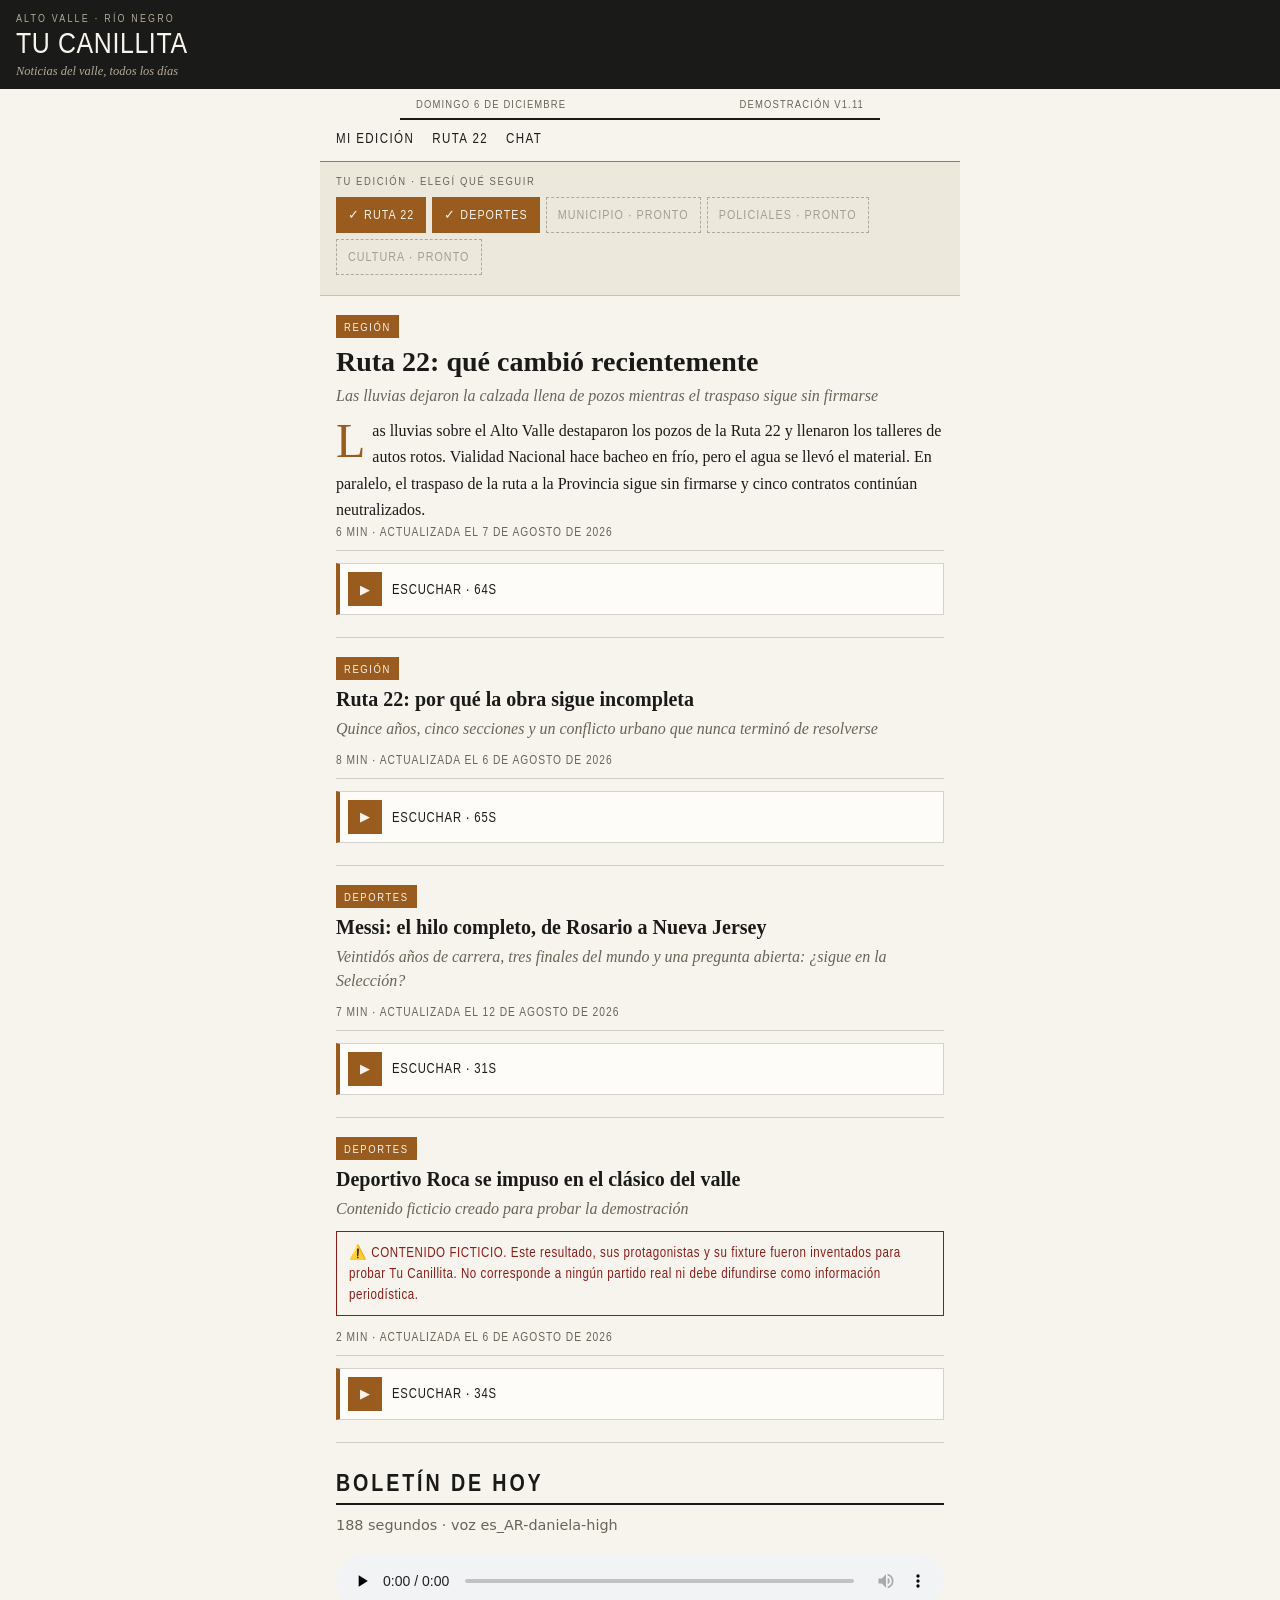
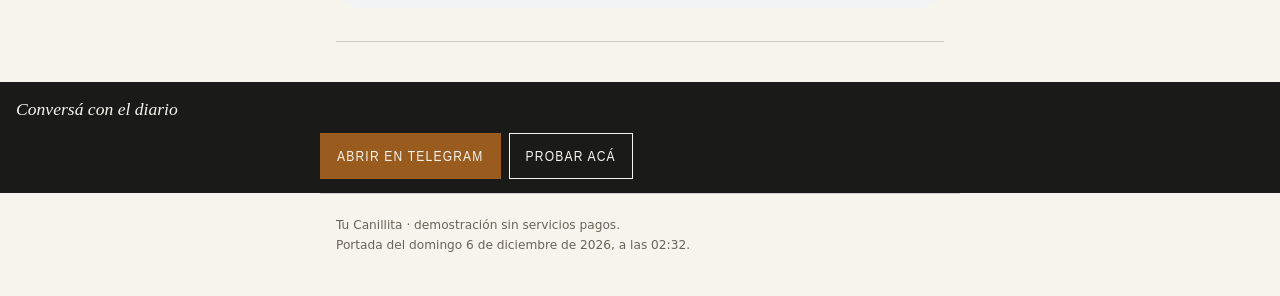
==== index.html @ 5ca0c00b "v1.11" ====
<!DOCTYPE html>
<html lang="es-AR">
<head>
  <meta charset="UTF-8">
  <meta name="viewport" content="width=device-width, initial-scale=1">
  <title>Tu Canillita · noticias del Alto Valle</title>
  <meta name="description" content="Noticias del Alto Valle de Río Negro. Elegís qué seguir y lo recibís como texto, audio o edición visual.">
  <link rel="stylesheet" href="css/styles.css">
  <link rel="stylesheet" href="css/pages.css">
</head>
<body class="page">

  <header class="masthead">
    <p class="masthead__eyebrow">Alto Valle · Río Negro</p>
    <h1 class="masthead__title">Tu Canillita</h1>
    <p class="masthead__line">Noticias del valle, todos los días</p>
  </header>

  <p class="dateline">
    <span id="today-label">—</span>
    <span>Demostración <span id="version-label"></span></span>
  </p>

  <nav class="secciones" aria-label="Secciones">
    <a href="pages/edicion.html">Mi edición</a>
    <a href="pages/ruta22.html">Ruta 22</a>
    <a href="pages/chat.html">Chat</a>
  </nav>

  <!-- Franja de temas: al tocar uno, la portada se rearma -->
  <section class="temas" aria-label="Elegí tus temas">
    <p class="temas__rotulo">Tu edición · elegí qué seguir</p>
    <div class="temas__chips" id="temas"></div>
    <p class="temas__aviso" id="temas-aviso" role="status"></p>
  </section>

  <main class="page__body">
    <div id="portada"></div>

    <section class="bloque bloque--boletin" id="bloque-boletin" hidden>
      <h2 class="bloque__titulo">Boletín de hoy</h2>
      <p class="bloque__bajada" id="boletin-meta"></p>
      <div id="boletin-player"></div>
    </section>
  </main>

  <!-- El canal real: la conversación vive en Telegram -->
  <aside class="canal">
    <p class="canal__frase">Conversá con el diario</p>
    <div class="canal__acciones">
      <a class="btn btn--primary" href="https://t.me/TuCanillitaBot" target="_blank" rel="noopener">Abrir en Telegram</a>
      <a class="btn btn--ghost" href="pages/chat.html">Probar acá</a>
    </div>
  </aside>

  <footer class="page__foot">
    <p>Tu Canillita · demostración sin servicios pagos.</p>
    <p id="preparada"></p>
  </footer>

  <script src="content/content.bundle.js"></script>
  <script src="js/version.js"></script>
  <script src="js/router.js"></script>
  <script src="js/content.js"></script>
  <script src="js/preferences.js"></script>
  <script src="js/render.js"></script>
  <script src="js/radio.js"></script>
  <script src="js/portada.js"></script>
</body>
</html>
---- css/styles.css ----
/*
 * styles.css — Tu Canillita
 * ---------------------------------
 * Mobile first. Identidad de diario de provincia: chapa en negativo, filetes
 * horizontales, volantas en recuadro y el ocre de las bardas como acento.
 * El canal se sugiere, no se copia: colores y tipografías propias.
 *
 * Tokens en :root — cambiar acá cambia todo.
 */

:root {
  /* Color — tinta sobre papel, con el ocre de las bardas como único acento */
  --tinta:        #1A1A18;
  --tinta-suave:  #6A6357;
  --papel:        #F7F4EE;
  --papel-viejo:  #EDE8DC;
  --burbuja-in:   #FDFCF9;
  --burbuja-out:  #E7DFCE;
  --ocre:         #9A5B1E;
  --ocre-claro:   #F2E7D8;
  --destacado:    #EBD9B4;
  --rojo:         #8C1D18;
  --linea:        rgba(26, 26, 24, .18);
  --filete:       rgba(26, 26, 24, .55);

  /* Tipografía: serifa para leer, condensada para la chapa y las volantas */
  --display:    Georgia, "Iowan Old Style", "Times New Roman", serif;
  --condensada: "Arial Narrow", "Roboto Condensed", "Liberation Sans Narrow",
                "Helvetica Neue", Arial, sans-serif;
  --texto:      Georgia, "Iowan Old Style", "Times New Roman", serif;
  --interfaz:   system-ui, -apple-system, "Segoe UI", Roboto, Arial, sans-serif;

  /* Un diario no tiene esquinas redondeadas */
  --radio: 2px;
  --gap: 12px;
  --ancho: 480px;
}

* { box-sizing: border-box; }

html, body {
  margin: 0;
  padding: 0;
}

body {
  background: var(--papel);
  color: var(--tinta);
  font-family: var(--interfaz);
  font-size: 16px;
  line-height: 1.5;
  -webkit-text-size-adjust: 100%;
}

.visually-hidden {
  position: absolute;
  width: 1px; height: 1px;
  padding: 0; margin: -1px;
  overflow: hidden; clip: rect(0 0 0 0);
  white-space: nowrap; border: 0;
}

/* Foco visible siempre: requisito de accesibilidad básica */
:focus-visible {
  outline: 3px solid var(--destacado);
  outline-offset: 2px;
}

/* ------------------------------------------------------------- cabecera */

/* La chapa va en negativo, como el cabezal impreso de un diario local */
.masthead {
  padding: 10px 16px 8px;
  background: var(--tinta);
  color: var(--papel);
}

.masthead__eyebrow {
  margin: 0;
  font-family: var(--condensada);
  font-size: .68rem;
  letter-spacing: .2em;
  text-transform: uppercase;
  color: #B3AB98;
}

.masthead__title {
  margin: 1px 0 0;
  font-family: var(--condensada);
  /* font-stretch ayuda donde la variante estrecha existe pero no tiene nombre */
  font-stretch: 87.5%;
  font-size: clamp(1.45rem, 6.4vw, 1.9rem);
  font-weight: 400;
  letter-spacing: .02em;
  line-height: 1.05;
  text-transform: uppercase;
}

.masthead__line {
  margin: 3px 0 0;
  font-family: var(--display);
  font-size: .78rem;
  font-style: italic;
  color: #B3AB98;
}

/* Fecha y edición, entre filetes: el corondel del diario */
.dateline {
  display: flex;
  justify-content: space-between;
  gap: 10px;
  max-width: var(--ancho);
  margin: 0 auto;
  padding: 6px 16px;
  border-bottom: 2px solid var(--tinta);
  font-family: var(--condensada);
  font-size: .72rem;
  letter-spacing: .1em;
  text-transform: uppercase;
  color: var(--tinta-suave);
}

/* --------------------------------------------------------------- página */

.stage {
  max-width: var(--ancho);
  margin: 0 auto;
  padding: 16px 12px 32px;
}

/* ------------------------------------------------------------- teléfono */

.phone {
  display: flex;
  flex-direction: column;
  background: var(--papel-viejo);
  border: 1px solid var(--filete);
  overflow: hidden;
}

.phone__bar {
  display: flex;
  align-items: center;
  gap: 10px;
  padding: 9px 12px;
  background: var(--tinta);
  color: var(--papel);
}

.phone__avatar {
  width: 36px; height: 36px;
  flex: 0 0 36px;
  display: grid;
  place-items: center;
  background: var(--ocre);
  color: var(--papel);
  font-family: var(--condensada);
  font-size: .9rem;
  letter-spacing: .05em;
}

.phone__id { min-width: 0; }

.phone__name {
  margin: 0;
  font-family: var(--condensada);
  font-stretch: 87.5%;
  font-size: .98rem;
  letter-spacing: .04em;
  text-transform: uppercase;
}

.phone__status {
  margin: 0;
  font-family: var(--display);
  font-size: .72rem;
  font-style: italic;
  color: #B3AB98;
}

/* Nota del editor, no cartel de advertencia */
.phone__disclaimer {
  margin: 0;
  padding: 5px 12px;
  background: var(--papel);
  border-bottom: 1px solid var(--filete);
  font-family: var(--condensada);
  font-size: .7rem;
  letter-spacing: .1em;
  text-transform: uppercase;
  text-align: center;
  color: var(--tinta-suave);
}

/* ----------------------------------------------------------- mensajería */

.chat-log {
  height: clamp(280px, 46vh, 520px);
  overflow-y: auto;
  padding: 12px;
  display: flex;
  flex-direction: column;
  gap: 10px;
  scroll-behavior: smooth;
}

.msg {
  display: flex;
  max-width: 92%;
}

.msg--in  { align-self: flex-start; }
.msg--out { align-self: flex-end; max-width: 82%; }

/* El agente habla desde el papel: sin globo de color, con filete */
.bubble {
  position: relative;
  padding: 10px 12px 22px;
  background: var(--burbuja-in);
  border: 1px solid var(--linea);
  border-top: 2px solid var(--tinta);
  font-family: var(--display);
  font-size: .95rem;
  line-height: 1.55;
  word-wrap: break-word;
}

/* El lector, en el margen: recuadro simple sin filete superior */
.msg--out .bubble {
  background: var(--burbuja-out);
  border: 1px solid var(--linea);
  border-top: 1px solid var(--linea);
  font-family: var(--interfaz);
  font-size: .9rem;
}

.bubble__text strong {
  font-family: var(--condensada);
  font-weight: 400;
  font-size: 1.06em;
  letter-spacing: .02em;
  text-transform: uppercase;
}

.bubble__text em {
  font-style: italic;
  color: var(--tinta-suave);
}

.bubble time {
  position: absolute;
  right: 10px;
  bottom: 6px;
  font-family: var(--condensada);
  font-size: .68rem;
  letter-spacing: .06em;
  color: var(--tinta-suave);
}

/* Guion de radio: se lee como texto aunque no haya voz */
.msg--script .bubble {
  background: var(--ocre-claro);
  border-top-color: var(--ocre);
}

.bubble__tag {
  font-family: var(--condensada);
  font-size: .68rem;
  letter-spacing: .16em;
  text-transform: uppercase;
  color: var(--ocre);
  margin-bottom: 6px;
}

/* Enlaces a la edición: pie de nota, no botón de app */
.bubble__links {
  display: flex;
  flex-direction: column;
  gap: 0;
  margin-top: 10px;
  border-top: 1px solid var(--linea);
}

.bubble__link {
  display: block;
  padding: 9px 0;
  border-bottom: 1px solid var(--linea);
  color: var(--ocre);
  font-family: var(--condensada);
  font-size: .84rem;
  letter-spacing: .08em;
  text-transform: uppercase;
  text-decoration: none;
}

.bubble__link:last-child { border-bottom: 0; }
.bubble__link:hover { color: var(--tinta); }

/* Mensaje de audio: reproductor + guion siempre visible */
.msg--audio .bubble {
  background: var(--ocre-claro);
  border-top-color: var(--ocre);
}

.audio {
  display: flex;
  align-items: center;
  gap: 10px;
  padding-bottom: 10px;
  border-bottom: 1px solid var(--linea);
}

.audio__play,
.audio__stop {
  flex: 0 0 auto;
  width: 42px; height: 42px;
  border: 0;
  border-radius: 0;
  background: var(--ocre);
  color: var(--papel);
  font-size: .95rem;
  cursor: pointer;
}

.audio__stop {
  width: 36px; height: 36px;
  background: transparent;
  border: 1px solid var(--tinta-suave);
  color: var(--tinta-suave);
  font-size: .7rem;
}

.audio__info {
  flex: 1;
  min-width: 0;
  display: flex;
  flex-direction: column;
}

.audio__title {
  font-family: var(--condensada);
  font-size: .95rem;
  letter-spacing: .06em;
  text-transform: uppercase;
}
.audio__state {
  font-family: var(--interfaz);
  font-size: .72rem;
  color: var(--tinta-suave);
}

.msg--audio .guion__texto { padding-top: 10px; }

.msg--audio .guion__linea {
  margin: 0 0 10px;
  padding: 2px 6px;
  border-radius: 4px;
  font-family: var(--display);
  font-size: .92rem;
  line-height: 1.6;
  transition: background .2s ease;
}

/* La línea que se está diciendo en voz alta */
.guion__linea.is-speaking {
  background: var(--destacado);
  box-shadow: -4px 0 0 var(--ocre);
}

/* Fecha del dato y fuentes: parte del contrato de confianza */
.meta {
  margin-top: 10px;
  font-family: var(--condensada);
  font-size: .74rem;
  letter-spacing: .06em;
  text-transform: uppercase;
  color: var(--tinta-suave);
}

.sources {
  margin-top: 10px;
  padding-top: 8px;
  border-top: 1px solid var(--filete);
  display: flex;
  flex-direction: column;
  gap: 3px;
}

.sources__label {
  font-family: var(--condensada);
  font-size: .68rem;
  letter-spacing: .18em;
  text-transform: uppercase;
  color: var(--tinta-suave);
}

.sources a,
.sources span:not(.sources__label) {
  font-family: var(--interfaz);
  font-size: .76rem;
  color: var(--ocre);
  text-decoration: underline;
  text-underline-offset: 2px;
}

/* Indicador de escritura */
.bubble--typing {
  display: flex;
  gap: 4px;
  padding: 12px 14px;
  background: var(--burbuja-in);
}

.bubble--typing span {
  width: 7px; height: 7px;
  border-radius: 50%;
  background: var(--tinta-suave);
  opacity: .45;
  animation: blink 1.1s infinite ease-in-out;
}

.bubble--typing span:nth-child(2) { animation-delay: .18s; }
.bubble--typing span:nth-child(3) { animation-delay: .36s; }

@keyframes blink {
  0%, 60%, 100% { opacity: .25; transform: translateY(0); }
  30%           { opacity: .9;  transform: translateY(-3px); }
}

/* --------------------------------------------------- respuestas rápidas */

.quick-replies {
  display: flex;
  flex-wrap: wrap;
  gap: 8px;
  padding: 10px 12px;
  /* Con menús largos la zona crecía demasiado: se limita y hace scroll */
  max-height: 148px;
  overflow-y: auto;
  background: var(--papel-viejo);
  border-top: 1px solid var(--linea);
}

/* Botones de sección, como los recuadros de una portada */
.quick {
  min-height: 44px;
  padding: 8px 13px;
  border: 1px solid var(--filete);
  border-radius: 0;
  background: var(--burbuja-in);
  color: var(--tinta);
  font-family: var(--condensada);
  font-size: .88rem;
  letter-spacing: .06em;
  text-transform: uppercase;
  cursor: pointer;
}

/* display:flex le gana al atributo hidden si no lo decimos explícitamente */
.quick-replies[hidden] { display: none; }

.quick:hover { background: var(--ocre); border-color: var(--ocre); color: var(--papel); }
.quick:active { transform: translateY(1px); }

/* ------------------------------------------------------------ redactor */

.composer {
  display: flex;
  gap: 8px;
  padding: 10px 12px;
  background: var(--papel);
  border-top: 1px solid var(--linea);
}

.composer__input {
  flex: 1;
  min-width: 0;
  min-height: 46px;
  padding: 10px 12px;
  border: 1px solid var(--filete);
  border-radius: 0;
  background: var(--burbuja-in);
  font-family: var(--interfaz);
  font-size: 1rem;
  color: var(--tinta);
}

.composer__send {
  width: 46px; height: 46px;
  flex: 0 0 46px;
  border: 0;
  border-radius: 0;
  background: var(--tinta);
  color: var(--papel);
  font-size: 1.05rem;
  cursor: pointer;
}

.composer__send:hover { background: #7C4818; }

/* Mientras el agente escribe, el redactor se ve apagado */
.composer__input:disabled { background: #F2F0EB; color: var(--tinta-suave); }
.composer__send:disabled { background: var(--tinta-suave); cursor: default; }

/* --------------------------------------------------------------- notas */

.notes {
  margin-top: 20px;
  padding: 14px 16px;
  background: var(--burbuja-in);
  border: 1px solid var(--filete);
}

.notes__title {
  margin: 0 0 8px;
  padding-bottom: 6px;
  border-bottom: 1px solid var(--filete);
  font-family: var(--condensada);
  font-size: 1rem;
  letter-spacing: .1em;
  text-transform: uppercase;
}

.notes__list {
  margin: 0;
  padding-left: 18px;
  font-family: var(--display);
  font-size: .92rem;
  line-height: 1.5;
  color: var(--tinta-suave);
}

.notes__list li { margin-bottom: 5px; }

.notes__links {
  display: flex;
  flex-direction: column;
  gap: 6px;
  margin: 14px 0 0;
}

.notes__links a {
  font-family: var(--condensada);
  font-size: .88rem;
  letter-spacing: .06em;
  text-transform: uppercase;
  color: var(--ocre);
  text-decoration: none;
}

.notes__links a:hover { text-decoration: underline; }

.notes__foot {
  margin: 12px 0 0;
  padding-top: 10px;
  border-top: 1px solid var(--linea);
  font-size: .74rem;
  color: var(--tinta-suave);
}

.notes__source { display: block; margin-top: 2px; }

/* ------------------------------------------------------- pantalla ancha */

@media (min-width: 900px) {
  .stage {
    max-width: 940px;
    display: grid;
    grid-template-columns: minmax(0, 1fr) 300px;
    gap: 24px;
    align-items: start;
    padding-top: 24px;
  }
  .notes { margin-top: 0; position: sticky; top: 24px; }
  .chat-log { height: 66vh; }
}

/* --------------------------------------------------------- accesibilidad */

@media (prefers-reduced-motion: reduce) {
  * { animation-duration: .001ms !important; animation-iteration-count: 1 !important; }
  .chat-log { scroll-behavior: auto; }
}

/* --------------------------------------------- escuchar una respuesta */

.msg--clip { max-width: 88%; }

.clip {
  display: flex;
  align-items: center;
  gap: 10px;
  padding: 8px 12px 8px 8px;
  border: 1px solid var(--linea);
  border-left: 4px solid var(--ocre);
  background: var(--burbuja-in);
}

.clip__play {
  flex: 0 0 auto;
  width: 34px; height: 34px;
  border: 0;
  border-radius: 0;
  background: var(--ocre);
  color: var(--papel);
  font-size: .8rem;
  cursor: pointer;
}

.clip__label {
  font-family: var(--condensada);
  font-size: .86rem;
  letter-spacing: .06em;
  text-transform: uppercase;
  color: var(--tinta);
}

/* La chapa dentro de las páginas lleva el enlace de vuelta arriba */
.masthead .volver {
  display: block;
  margin-bottom: 6px;
  color: var(--ocre-claro);
}

/* --------------------------------------------------- barra de secciones */

/* Acceso permanente a la edición y a la historia, como las secciones
   de la portada de un diario. No depende de ningún botón del chat. */
.secciones {
  display: flex;
  gap: 18px;
  max-width: var(--ancho);
  margin: 0 auto;
  padding: 8px 16px;
  border-bottom: 1px solid var(--filete);
}

.secciones a {
  font-family: var(--condensada);
  font-size: .88rem;
  letter-spacing: .1em;
  text-transform: uppercase;
  color: var(--tinta);
  text-decoration: none;
  border-bottom: 2px solid transparent;
  padding-bottom: 2px;
}

.secciones a:hover { border-bottom-color: var(--ocre); color: var(--ocre); }
---- css/pages.css ----
/*
 * pages.css — edición personalizada e historia viva
 * -------------------------------------------------
 * Usa los tokens de styles.css. Acá va solo lo propio de las páginas largas.
 *
 * Criterio de diario de provincia: chapa en negativo, filetes horizontales,
 * volantas en recuadro ocre y todo el texto de lectura en serifa. El estado de
 * cada tramo se lee de un vistazo sin depender únicamente del color.
 */

.page {
  background: var(--papel);
}

.page__body {
  max-width: 640px;
  margin: 0 auto;
  padding: 0 16px 40px;
}

.page__foot {
  max-width: 640px;
  margin: 0 auto;
  padding: 20px 16px 40px;
  border-top: 1px solid var(--linea);
  font-size: .76rem;
  color: var(--tinta-suave);
}

.page__foot p { margin: 2px 0; }

.volver {
  display: inline-block;
  margin-bottom: 12px;
  font-size: .84rem;
  font-weight: 600;
  color: var(--ocre);
  text-decoration: none;
}

.volver:hover { text-decoration: underline; }

/* --------------------------------------------------- cabecera de edición */

.edicion-head {
  padding: 0 0 14px;
  border-bottom: 2px solid var(--tinta);
}

.edicion-head > * {
  max-width: 640px;
  margin-left: auto;
  margin-right: auto;
  padding-left: 16px;
  padding-right: 16px;
}

.edicion-head .volver { display: block; padding-top: 10px; }

.edicion-head__saludo {
  margin: 12px auto 4px;
  font-family: var(--display);
  font-style: italic;
  font-size: 1.15rem;
  color: var(--tinta-suave);
}

.edicion-head__meta {
  margin: 0 auto;
  font-family: var(--condensada);
  font-size: .8rem;
  letter-spacing: .1em;
  text-transform: uppercase;
  color: var(--tinta-suave);
}

.edicion-head__intereses {
  margin: 12px auto 0;
  font-family: var(--condensada);
  font-size: .78rem;
  letter-spacing: .08em;
  text-transform: uppercase;
  color: var(--tinta-suave);
}

.tag {
  display: inline-block;
  margin-left: 6px;
  padding: 2px 8px;
  background: var(--ocre);
  color: var(--papel);
  letter-spacing: .1em;
}

/* ----------------------------------------------- cabecera historia viva */

.viva-head {
  padding: 18px 16px 22px;
  background: var(--tinta);
  color: var(--papel);
}

.viva-head > * {
  max-width: 640px;
  margin-left: auto;
  margin-right: auto;
}

.viva-head .volver { color: var(--destacado); display: block; }

.viva-head__eyebrow {
  margin: 10px auto 0;
  font-family: var(--condensada);
  font-size: .72rem;
  letter-spacing: .2em;
  text-transform: uppercase;
  color: var(--ocre-claro);
}

.viva-head__titulo {
  margin: 4px auto 6px;
  font-family: var(--condensada);
  font-stretch: 87.5%;
  font-size: clamp(2rem, 10vw, 2.8rem);
  letter-spacing: .02em;
  text-transform: uppercase;
  line-height: 1;
}

.viva-head__bajada {
  margin: 0 auto;
  font-family: var(--display);
  font-style: italic;
  font-size: 1.05rem;
  line-height: 1.45;
  opacity: .92;
}

.viva-head__meta {
  margin: 10px auto 0;
  font-size: .76rem;
  opacity: .7;
}

.viva-head__acciones {
  display: flex;
  flex-wrap: wrap;
  gap: 8px;
  margin-top: 16px;
}

/* Índice pegajoso: la historia es larga */
.indice {
  position: sticky;
  top: 0;
  z-index: 5;
  display: flex;
  gap: 4px;
  overflow-x: auto;
  padding: 8px 16px;
  background: var(--papel);
  border-bottom: 1px solid var(--linea);
}

.indice a {
  flex: 0 0 auto;
  padding: 7px 10px;
  border-radius: 0;
  font-family: var(--condensada);
  font-size: .84rem;
  letter-spacing: .08em;
  text-transform: uppercase;
  color: var(--tinta-suave);
  text-decoration: none;
  white-space: nowrap;
}

.indice a:hover { background: var(--ocre-claro); color: var(--ocre); }

/* -------------------------------------------------------------- bloques */

.bloque {
  padding: 26px 0;
  border-bottom: 1px solid var(--linea);
  scroll-margin-top: 56px;
}

.bloque__titulo {
  margin: 0 0 10px;
  padding-bottom: 5px;
  border-bottom: 2px solid var(--tinta);
  font-family: var(--condensada);
  font-size: 1.05rem;
  letter-spacing: .12em;
  text-transform: uppercase;
  line-height: 1.2;
}

.bloque__sub {
  margin: 22px 0 10px;
  font-size: .74rem;
  letter-spacing: .16em;
  text-transform: uppercase;
  color: var(--tinta-suave);
}

.bloque__bajada {
  margin: 0 0 14px;
  font-size: .9rem;
  color: var(--tinta-suave);
}

/* --------------------------------------------------------------- notas */

.nota {
  padding: 24px 0;
  border-bottom: 1px solid var(--linea);
}

.nota--principal .nota__titulo { font-size: 1.75rem; }

/* La volanta va en recuadro ocre, como el rótulo de sección impreso */
.nota__eyebrow {
  display: inline-block;
  margin: 0 0 8px;
  padding: 3px 8px;
  background: var(--ocre);
  color: var(--papel);
  font-family: var(--condensada);
  font-size: .72rem;
  letter-spacing: .14em;
  text-transform: uppercase;
}

.nota__titulo {
  margin: 0 0 6px;
  font-family: var(--display);
  font-size: 1.45rem;
  line-height: 1.14;
}

.nota__bajada {
  margin: 0 0 10px;
  font-family: var(--display);
  font-style: italic;
  font-size: 1rem;
  color: var(--tinta-suave);
}

.nota__lectura {
  margin: 0 0 12px;
  padding-bottom: 8px;
  border-bottom: 1px solid var(--linea);
  font-family: var(--condensada);
  font-size: .78rem;
  letter-spacing: .08em;
  text-transform: uppercase;
  color: var(--tinta-suave);
}

.nota__resumen {
  margin: 0 0 14px;
  font-family: var(--display);
  font-size: 1.02rem;
  line-height: 1.65;
}

.nota__acciones {
  display: flex;
  flex-wrap: wrap;
  gap: 8px;
  margin-top: 14px;
}

/* Aviso de contenido ficticio: imposible de pasar por alto */
.fiction {
  margin: 0 0 12px;
  padding: 10px 12px;
  border: 1px solid var(--rojo);
  background: transparent;
  color: var(--rojo);
  font-family: var(--condensada);
  font-size: .88rem;
  letter-spacing: .04em;
}

/* ----------------------------------------------------------- desplegable */

.mas { margin-top: 6px; }

.mas__btn {
  display: inline-block;
  padding: 11px 16px;
  border: 1px solid var(--filete);
  border-radius: 0;
  background: transparent;
  color: var(--tinta);
  font-family: var(--condensada);
  font-size: .9rem;
  letter-spacing: .08em;
  text-transform: uppercase;
  cursor: pointer;
  list-style: none;
}

.mas__btn::-webkit-details-marker { display: none; }
.mas[open] .mas__btn { background: var(--tinta); border-color: var(--tinta); color: var(--papel); }

.mas__cuerpo { padding-top: 16px; }

.mas__sub {
  margin: 22px 0 8px;
  font-size: .74rem;
  letter-spacing: .16em;
  text-transform: uppercase;
  color: var(--tinta-suave);
}

/* ------------------------------------------------------------- artículo */

.article p {
  margin: 0 0 14px;
  font-family: var(--display);
  font-size: 1rem;
  line-height: 1.7;
}

.article__heading {
  margin: 24px 0 10px;
  font-family: var(--condensada);
  font-size: 1.05rem;
  letter-spacing: .08em;
  text-transform: uppercase;
}

.destacado {
  margin: 0 0 18px;
  font-family: var(--display);
  font-size: 1.15rem;
  line-height: 1.55;
}

/* Letra capitular: el gesto que dice "esto es una nota", no una pantalla */
.destacado::first-letter {
  float: left;
  margin: 4px 7px 0 0;
  font-size: 3.1rem;
  line-height: .8;
  color: var(--ocre);
}

.importa {
  margin: 18px 0;
  padding: 14px 16px;
  background: var(--ocre-claro);
  border-left: 4px solid var(--ocre);
  border-radius: 0;
}

.importa h3 {
  margin: 0 0 6px;
  font-family: var(--condensada);
  font-size: .8rem;
  letter-spacing: .16em;
  text-transform: uppercase;
  color: var(--ocre);
}

.importa p { margin: 0; font-size: .94rem; line-height: 1.6; }

/* --------------------------------------------- qué sabemos / qué falta */

.saber {
  display: grid;
  gap: 14px;
  margin: 18px 0;
}

.saber__col {
  padding: 14px 16px;
  background: var(--burbuja-in);
  border: 1px solid var(--linea);
  border-top: 3px solid var(--tinta);
  border-radius: 0;
}

.saber__col h3 {
  margin: 0 0 10px;
  font-family: var(--condensada);
  font-size: .82rem;
  letter-spacing: .16em;
  text-transform: uppercase;
  color: var(--tinta);
}

.facts {
  margin: 0;
  padding: 0;
  list-style: none;
}

.facts li {
  position: relative;
  margin-bottom: 12px;
  padding-left: 24px;
  font-size: .92rem;
  line-height: 1.55;
}

.facts li::before {
  position: absolute;
  left: 0;
  top: 0;
  font-size: .95rem;
}

.facts--confirmed li::before { content: "✔"; color: var(--ocre); }
.facts--pending li::before { content: "?"; color: var(--rojo); font-weight: 700; }

.fact__date {
  display: block;
  margin-top: 3px;
  font-size: .72rem;
  color: var(--tinta-suave);
}

/* --------------------------------------------------------------- tramos */

.tramos {
  margin: 0;
  padding: 0;
  list-style: none;
}

.tramo {
  margin-bottom: 10px;
  padding: 13px 15px;
  background: var(--burbuja-in);
  border: 1px solid var(--linea);
  border-left: 5px solid var(--tinta-suave);
  border-radius: 0;
  scroll-margin-top: 62px;
}

.tramo--done    { border-left-color: var(--ocre); }
.tramo--partial { border-left-color: #C9922B; }
.tramo--blocked { border-left-color: var(--rojo); }

.tramo__head {
  display: flex;
  align-items: center;
  justify-content: space-between;
  gap: 10px;
  margin-bottom: 4px;
}

.tramo__name {
  margin: 0;
  font-family: var(--condensada);
  font-size: 1.05rem;
  letter-spacing: .06em;
  text-transform: uppercase;
}

/* El texto del chip dice el estado: no depende solo del color */
.chip {
  flex: 0 0 auto;
  padding: 3px 8px;
  border-radius: 0;
  font-family: var(--condensada);
  font-size: .72rem;
  letter-spacing: .1em;
  text-transform: uppercase;
}

.chip--done    { background: var(--ocre-claro); color: var(--ocre); }
.chip--partial { background: #FBF0D8; color: #7A5A12; }
.chip--blocked { background: #FBEDEB; color: #7A2018; }

.tramo__traza {
  margin: 0 0 6px;
  font-size: .8rem;
  color: var(--tinta-suave);
}

.tramo__estado {
  margin: 0;
  font-size: .9rem;
  font-weight: 600;
}

.tramo__detalle {
  margin: 8px 0 0;
  font-size: .9rem;
  line-height: 1.55;
  color: var(--tinta-suave);
}

/* ----------------------------------------------------------- cronología */

.cronologia {
  margin: 0;
  padding: 0 0 0 22px;
  list-style: none;
  border-left: 2px solid var(--linea);
}

.hito {
  position: relative;
  padding: 0 0 22px 6px;
}

.hito::before {
  content: "";
  position: absolute;
  left: -28px;
  top: 6px;
  width: 9px; height: 9px;
  background: var(--ocre);
  border: 2px solid var(--papel);
}

.hito__date {
  display: block;
  font-size: .72rem;
  letter-spacing: .1em;
  text-transform: uppercase;
  color: var(--tinta-suave);
}

.hito__title {
  margin: 3px 0 4px;
  font-family: var(--condensada);
  font-size: 1.05rem;
  letter-spacing: .05em;
  text-transform: uppercase;
}

.hito__text {
  margin: 0;
  font-size: .9rem;
  line-height: 1.55;
}

.hito__source {
  margin: 4px 0 0;
  font-size: .72rem;
  color: var(--tinta-suave);
}

/* -------------------------------------------------------------- fuentes */

.fuentes {
  margin: 0;
  padding: 0;
  list-style: none;
}

.fuente {
  padding: 10px 0;
  border-bottom: 1px solid var(--linea);
  font-family: var(--display);
  font-size: .92rem;
}

.fuente a { color: var(--tinta); text-decoration: none; }
.fuente a:hover { text-decoration: underline; }

.fuente__meta {
  display: block;
  margin-top: 2px;
  font-family: var(--condensada);
  font-size: .8rem;
  letter-spacing: .06em;
  text-transform: uppercase;
  color: var(--tinta-suave);
}

/* ------------------------------------------------------------- boletín */

.bloque--audio .btn { margin-top: 4px; }

.reproductor {
  display: flex;
  flex-wrap: wrap;
  gap: 8px;
}

.reproductor__estado {
  margin: 10px 0 0;
  font-size: .78rem;
  color: var(--tinta-suave);
}

.btn:disabled { opacity: .45; cursor: default; }

.guion__linea {
  margin: 0 0 12px;
  padding: 3px 6px;
  border-radius: 4px;
  font-family: var(--display);
  font-size: 1rem;
  line-height: 1.7;
  transition: background .2s ease;
}

/* La frase que se está diciendo en voz alta */
.guion__linea.is-speaking {
  background: var(--destacado);
  font-weight: 600;
}

.guion {
  margin-top: 16px;
  padding: 16px;
  background: var(--ocre-claro);
  border-left: 4px solid var(--ocre);
  border-radius: 0;
}

.guion__aviso {
  margin: 0 0 12px;
  font-size: .76rem;
  color: var(--tinta-suave);
}

.guion__texto p {
  margin: 0 0 12px;
  font-family: var(--display);
  font-size: 1rem;
  line-height: 1.7;
}

/* ------------------------------------------------------------ preguntar */

.ask {
  display: flex;
  gap: 8px;
  margin-bottom: 14px;
}

.ask__input {
  flex: 1;
  min-width: 0;
  min-height: 46px;
  padding: 10px 12px;
  border: 1px solid var(--filete);
  border-radius: 0;
  background: var(--burbuja-in);
  font-family: var(--interfaz);
  font-size: 1rem;
}

.ask__send {
  min-height: 46px;
  padding: 0 16px;
  border: 0;
  border-radius: 0;
  background: var(--tinta);
  color: var(--papel);
  font-family: var(--condensada);
  font-size: .92rem;
  letter-spacing: .08em;
  text-transform: uppercase;
  cursor: pointer;
}

.sugeridas {
  display: flex;
  flex-wrap: wrap;
  gap: 8px;
}

.sugerida {
  padding: 9px 13px;
  border: 1px solid var(--filete);
  border-radius: 0;
  background: var(--burbuja-in);
  color: var(--tinta);
  font-family: var(--condensada);
  font-size: .88rem;
  letter-spacing: .06em;
  text-transform: uppercase;
  text-decoration: none;
}

.sugerida:hover { background: var(--ocre); border-color: var(--ocre); color: var(--papel); }

/* -------------------------------------------------------------- botones */

.btn {
  display: inline-block;
  min-height: 44px;
  padding: 11px 16px;
  border-radius: 0;
  font-family: var(--condensada);
  font-size: .92rem;
  letter-spacing: .08em;
  text-transform: uppercase;
  text-decoration: none;
  cursor: pointer;
  border: 1px solid transparent;
}

.btn--primary {
  background: var(--tinta);
  color: var(--papel);
  border-color: var(--tinta);
}

.btn--primary:hover { background: #7C4818; }

.btn--ghost {
  background: transparent;
  color: var(--ocre);
  border-color: var(--ocre);
}

.btn--ghost:hover { background: var(--ocre-claro); }

.btn--follow {
  background: var(--ocre);
  color: var(--papel);
  border-color: var(--ocre);
}

.btn--follow[aria-pressed="true"] {
  background: transparent;
  border-color: var(--tinta);
}

.viva-head .btn--ghost { color: var(--papel); border-color: var(--papel); }
.viva-head .btn--ghost:hover { background: rgba(247, 244, 238, .15); }

.error {
  padding: 14px 16px;
  background: #FBEDEB;
  border-left: 4px solid var(--rojo);
  color: #7A2018;
}

/* --------------------------------------------------------- dos columnas */

@media (min-width: 720px) {
  .saber { grid-template-columns: 1fr 1fr; }
  .bloque__titulo { font-size: 1.5rem; }
}

/* ------------------------------------------------ velocidad de lectura */

.velocidad {
  display: flex;
  align-items: center;
  flex-wrap: wrap;
  gap: 10px;
  margin-top: 14px;
}

.velocidad__label {
  font-size: .72rem;
  letter-spacing: .14em;
  text-transform: uppercase;
  color: var(--tinta-suave);
}

.velocidad__opciones {
  display: flex;
  gap: 6px;
}

.velocidad__btn {
  min-height: 40px;
  padding: 8px 12px;
  border: 1px solid var(--filete);
  border-radius: 0;
  background: var(--burbuja-in);
  font-family: var(--condensada);
  font-size: .86rem;
  letter-spacing: .06em;
  text-transform: uppercase;
  color: var(--tinta-suave);
  cursor: pointer;
}

.velocidad__btn.is-active {
  background: var(--tinta);
  border-color: var(--tinta);
  color: var(--papel);
}

/* La barra de secciones acompaña el ancho de lectura de las páginas */
.page .secciones {
  max-width: 640px;
}

/* Barra de escucha dentro de una nota o de un tramo */
.escuchar {
  margin: 12px 0 4px;
}

.tramo .escuchar {
  margin: 10px 0 0;
  border-left-width: 3px;
}

/* Aviso al seguir una historia: explica dónde queda */
.seguir-aviso {
  flex-basis: 100%;
  margin: 4px 0 0;
  font-family: var(--display);
  font-style: italic;
  font-size: .82rem;
  color: var(--ocre);
}

/* ==================================================== portada del diario */

/* Franja de temas: la personalización se ve antes que las noticias */
.temas {
  max-width: 640px;
  margin: 0 auto;
  padding: 10px 16px 12px;
  background: var(--papel-viejo);
  border-bottom: 1px solid var(--linea);
}

.temas__rotulo {
  margin: 0 0 7px;
  font-family: var(--condensada);
  font-size: .72rem;
  letter-spacing: .14em;
  text-transform: uppercase;
  color: var(--tinta-suave);
}

.temas__chips {
  display: flex;
  flex-wrap: wrap;
  gap: 6px;
}

.chip-tema {
  min-height: 36px;
  padding: 6px 11px;
  border: 1px solid var(--filete);
  border-radius: 0;
  background: transparent;
  color: var(--tinta-suave);
  font-family: var(--condensada);
  font-size: .82rem;
  letter-spacing: .08em;
  text-transform: uppercase;
  cursor: pointer;
}

.chip-tema.is-activo {
  background: var(--ocre);
  border-color: var(--ocre);
  color: var(--papel);
}

/* Los temas que todavía no existen se ven, pero no se pueden tocar */
.chip-tema--pronto {
  display: inline-flex;
  align-items: center;
  border-style: dashed;
  opacity: .55;
  cursor: default;
}

.temas__aviso {
  margin: 8px 0 0;
  font-family: var(--display);
  font-style: italic;
  font-size: .82rem;
  color: var(--ocre);
}

/* ------------------------------------------------------ notas de portada */

.portada-nota {
  padding: 18px 0;
  border-bottom: 1px solid var(--linea);
}

.portada-nota__titulo {
  margin: 0 0 6px;
  font-family: var(--display);
  font-size: 1.25rem;
  line-height: 1.14;
}

.portada-nota--principal .portada-nota__titulo { font-size: 1.75rem; }

.portada-nota__titulo a {
  color: var(--tinta);
  text-decoration: none;
}

.portada-nota__titulo a:hover { color: var(--ocre); }

.portada-nota__entrada {
  margin: 10px 0 0;
  font-family: var(--display);
  font-size: 1rem;
  line-height: 1.65;
}

/* La capitular es solo de la nota principal: si va en todas, pierde fuerza */
.portada-nota--principal .portada-nota__entrada::first-letter {
  float: left;
  margin: 4px 7px 0 0;
  font-size: 3rem;
  line-height: .8;
  color: var(--ocre);
}

.vacio {
  padding: 22px 0;
  font-family: var(--display);
  font-style: italic;
  color: var(--tinta-suave);
}

/* ---------------------------------------------------------- el canal --- */

.canal {
  background: var(--tinta);
  color: var(--papel);
  padding: 14px 16px;
}

.canal > * {
  max-width: 640px;
  margin-left: auto;
  margin-right: auto;
}

.canal__frase {
  margin: 0 0 10px;
  font-family: var(--display);
  font-style: italic;
  font-size: 1.1rem;
}

.canal__acciones {
  display: flex;
  flex-wrap: wrap;
  gap: 8px;
}

.canal .btn--primary {
  background: var(--ocre);
  border-color: var(--ocre);
  color: var(--papel);
}

.canal .btn--ghost {
  color: var(--papel);
  border-color: var(--papel);
}

.canal .btn--ghost:hover { background: rgba(247, 244, 238, .15); }

.boletin-audio { width: 100%; margin-top: 4px; }
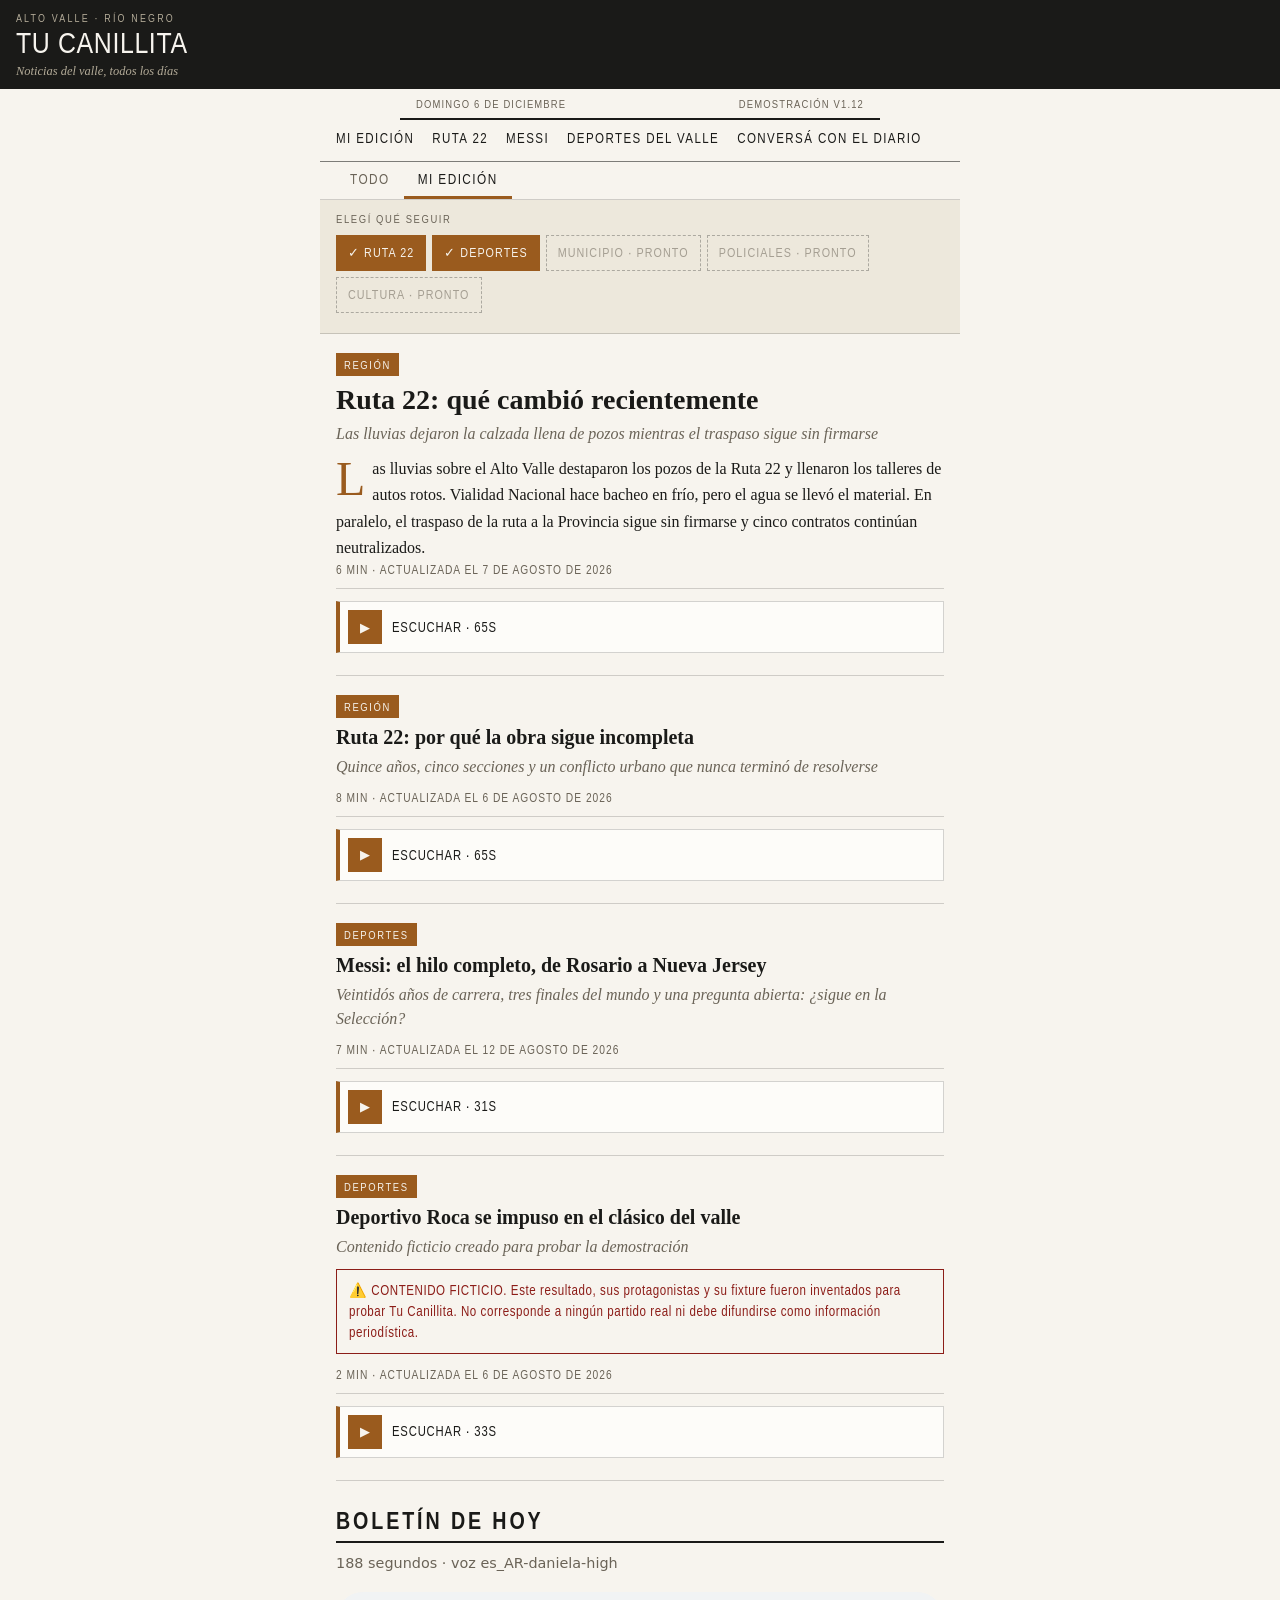
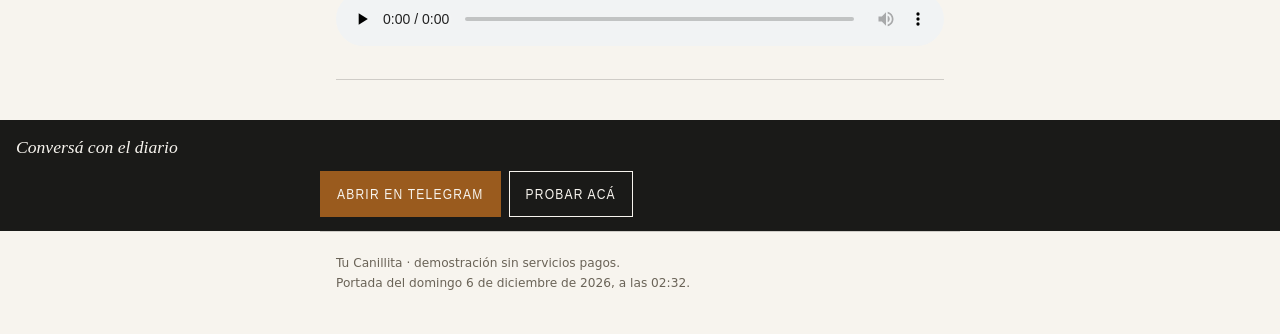
==== commit 53eb5420: "v1.12" ====
--- a/index.html
+++ b/index.html
@@ -21,15 +21,17 @@
     <span>Demostración <span id="version-label"></span></span>
   </p>
 
-  <nav class="secciones" aria-label="Secciones">
-    <a href="pages/edicion.html">Mi edición</a>
-    <a href="pages/ruta22.html">Ruta 22</a>
-    <a href="pages/chat.html">Chat</a>
-  </nav>
+  <nav class="secciones" id="secciones" aria-label="Secciones"></nav>
+
+  <!-- Dos vistas del mismo diario: todo lo publicado, o solo lo que elegiste -->
+  <div class="vistas" role="group" aria-label="Vista de la portada">
+    <button type="button" class="vista" data-vista="todo">Todo</button>
+    <button type="button" class="vista is-activa" data-vista="mia">Mi edición</button>
+  </div>
 
   <!-- Franja de temas: al tocar uno, la portada se rearma -->
-  <section class="temas" aria-label="Elegí tus temas">
-    <p class="temas__rotulo">Tu edición · elegí qué seguir</p>
+  <section class="temas" id="franja-temas" aria-label="Elegí tus temas">
+    <p class="temas__rotulo">Elegí qué seguir</p>
     <div class="temas__chips" id="temas"></div>
     <p class="temas__aviso" id="temas-aviso" role="status"></p>
   </section>
--- a/css/pages.css
+++ b/css/pages.css
@@ -963,3 +963,47 @@
 .canal .btn--ghost:hover { background: rgba(247, 244, 238, .15); }
 
 .boletin-audio { width: 100%; margin-top: 4px; }
+
+/* Todo / Mi edición: dos vistas del mismo diario */
+.vistas {
+  display: flex;
+  max-width: 640px;
+  margin: 0 auto;
+  padding: 0 16px;
+  gap: 0;
+  border-bottom: 1px solid var(--linea);
+}
+
+.vista {
+  padding: 9px 14px;
+  border: 0;
+  border-bottom: 3px solid transparent;
+  background: transparent;
+  color: var(--tinta-suave);
+  font-family: var(--condensada);
+  font-size: .9rem;
+  letter-spacing: .1em;
+  text-transform: uppercase;
+  cursor: pointer;
+}
+
+.vista.is-activa {
+  color: var(--tinta);
+  border-bottom-color: var(--ocre);
+}
+
+/* Con varios hilos la barra no entra: se desliza */
+.secciones {
+  overflow-x: auto;
+  -webkit-overflow-scrolling: touch;
+  scrollbar-width: none;
+}
+
+.secciones::-webkit-scrollbar { display: none; }
+.secciones a { flex: 0 0 auto; white-space: nowrap; }
+
+/* Un tema sin hilo cargado todavía no lleva a ningún lado */
+.tag--vacio { opacity: .55; }
+
+a.tag { text-decoration: none; }
+a.tag:hover { background: var(--tinta); }
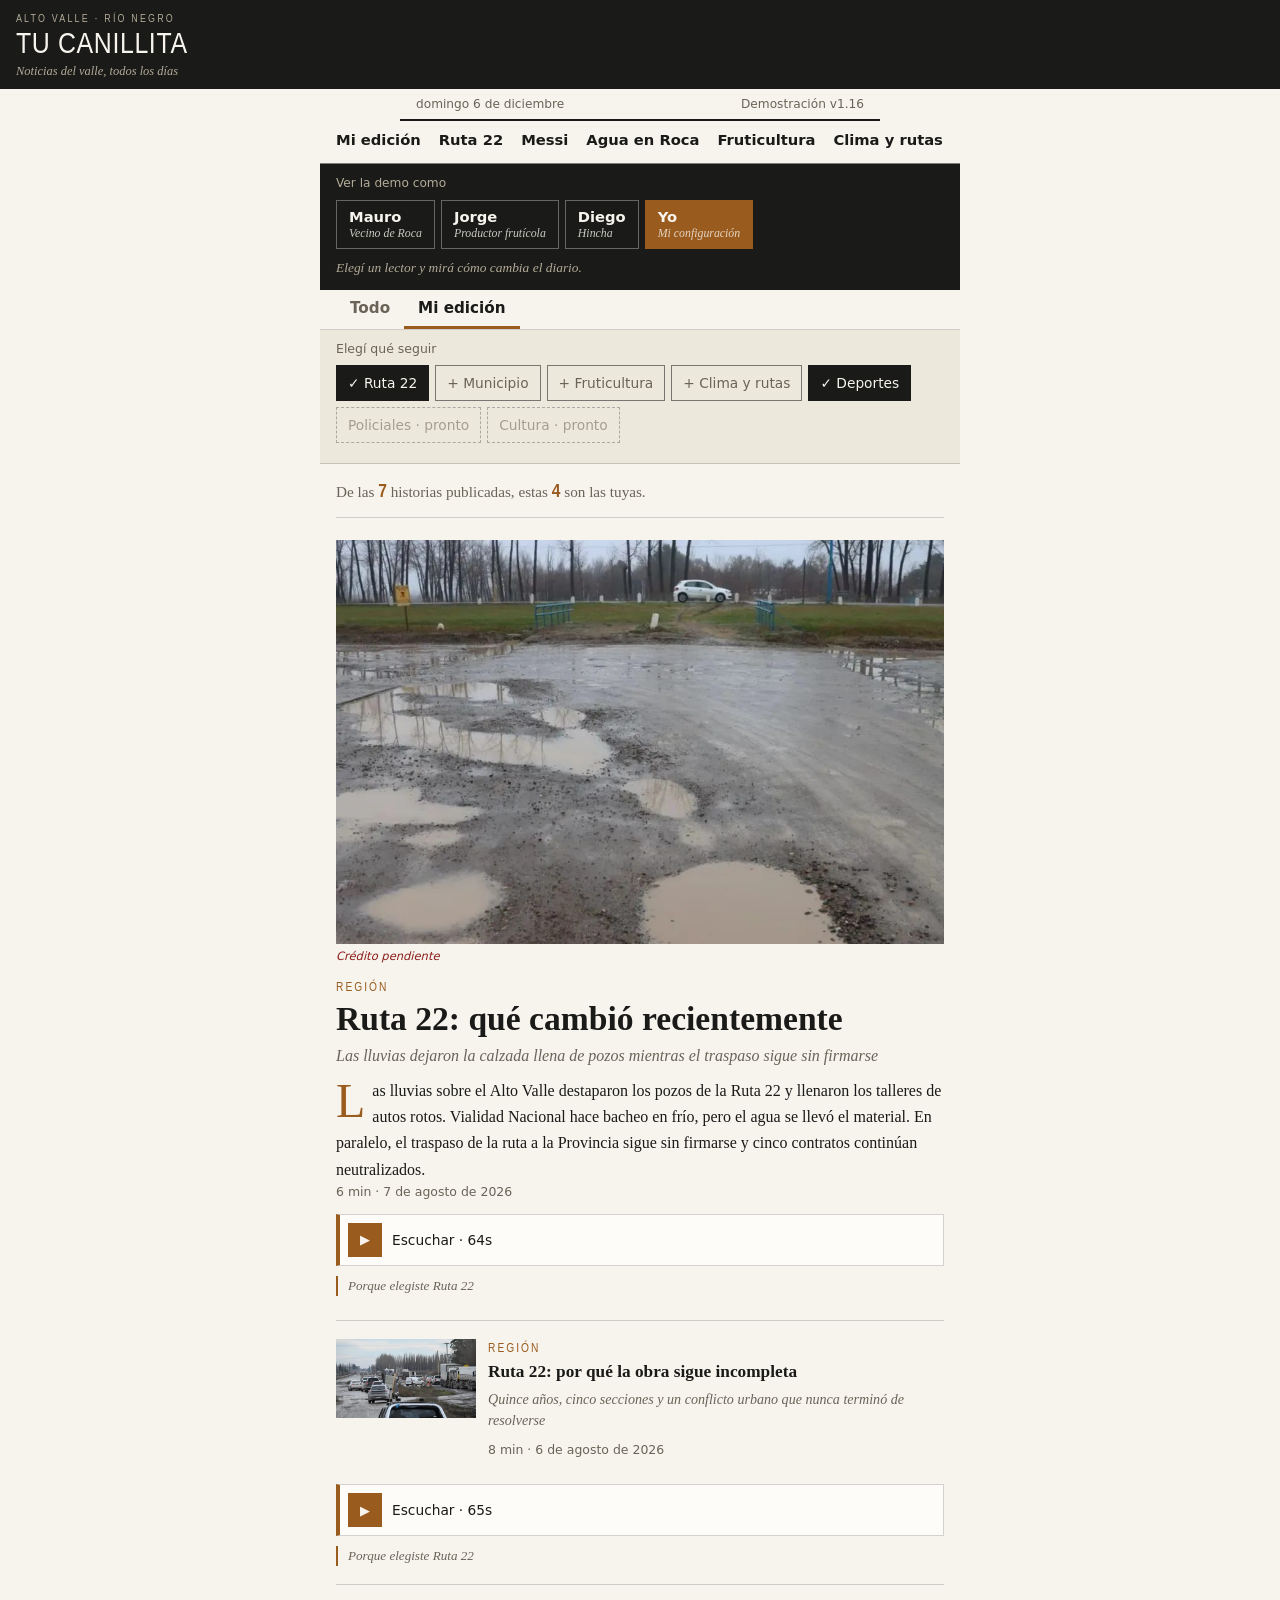
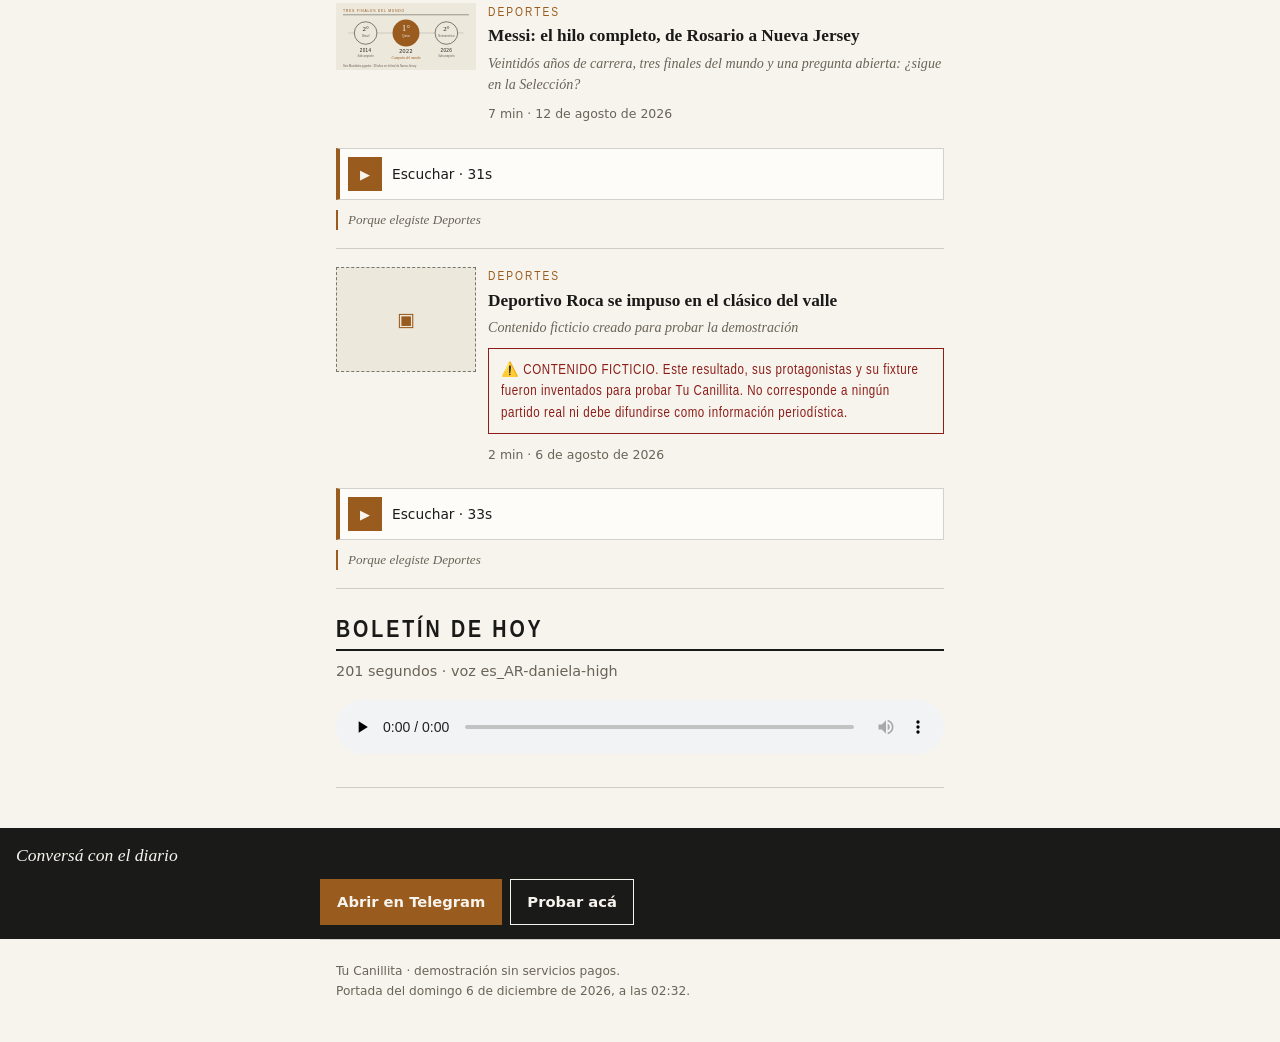
==== commit 2db98735: "v1.16" ====
--- a/index.html
+++ b/index.html
@@ -22,6 +22,8 @@
   </p>
 
   <nav class="secciones" id="secciones" aria-label="Secciones"></nav>
+
+  <div id="personas"></div>
 
   <!-- Dos vistas del mismo diario: todo lo publicado, o solo lo que elegiste -->
   <div class="vistas" role="group" aria-label="Vista de la portada">
@@ -65,6 +67,7 @@
   <script src="js/router.js"></script>
   <script src="js/content.js"></script>
   <script src="js/preferences.js"></script>
+  <script src="js/personas.js"></script>
   <script src="js/render.js"></script>
   <script src="js/radio.js"></script>
   <script src="js/portada.js"></script>
--- a/css/styles.css
+++ b/css/styles.css
@@ -113,10 +113,8 @@
   margin: 0 auto;
   padding: 6px 16px;
   border-bottom: 2px solid var(--tinta);
-  font-family: var(--condensada);
-  font-size: .72rem;
-  letter-spacing: .1em;
-  text-transform: uppercase;
+  font-family: var(--interfaz);
+  font-size: .76rem;
   color: var(--tinta-suave);
 }
 
@@ -286,10 +284,9 @@
   padding: 9px 0;
   border-bottom: 1px solid var(--linea);
   color: var(--ocre);
-  font-family: var(--condensada);
-  font-size: .84rem;
-  letter-spacing: .08em;
-  text-transform: uppercase;
+  font-family: var(--interfaz);
+  font-size: .88rem;
+  font-weight: 600;
   text-decoration: none;
 }
 
@@ -370,10 +367,8 @@
 /* Fecha del dato y fuentes: parte del contrato de confianza */
 .meta {
   margin-top: 10px;
-  font-family: var(--condensada);
-  font-size: .74rem;
-  letter-spacing: .06em;
-  text-transform: uppercase;
+  font-family: var(--interfaz);
+  font-size: .75rem;
   color: var(--tinta-suave);
 }
 
@@ -449,10 +444,8 @@
   border-radius: 0;
   background: var(--burbuja-in);
   color: var(--tinta);
-  font-family: var(--condensada);
+  font-family: var(--interfaz);
   font-size: .88rem;
-  letter-spacing: .06em;
-  text-transform: uppercase;
   cursor: pointer;
 }
 
@@ -540,10 +533,9 @@
 }
 
 .notes__links a {
-  font-family: var(--condensada);
+  font-family: var(--interfaz);
   font-size: .88rem;
-  letter-spacing: .06em;
-  text-transform: uppercase;
+  font-weight: 600;
   color: var(--ocre);
   text-decoration: none;
 }
@@ -608,10 +600,8 @@
 }
 
 .clip__label {
-  font-family: var(--condensada);
+  font-family: var(--interfaz);
   font-size: .86rem;
-  letter-spacing: .06em;
-  text-transform: uppercase;
   color: var(--tinta);
 }
 
@@ -636,10 +626,9 @@
 }
 
 .secciones a {
-  font-family: var(--condensada);
-  font-size: .88rem;
-  letter-spacing: .1em;
-  text-transform: uppercase;
+  font-family: var(--interfaz);
+  font-size: .92rem;
+  font-weight: 600;
   color: var(--tinta);
   text-decoration: none;
   border-bottom: 2px solid transparent;
@@ -647,3 +636,9 @@
 }
 
 .secciones a:hover { border-bottom-color: var(--ocre); color: var(--ocre); }
+
+/* El canal real, a la vista dentro del simulador */
+.phone__disclaimer a {
+  color: var(--ocre);
+  font-weight: 600;
+}
--- a/css/pages.css
+++ b/css/pages.css
@@ -67,29 +67,26 @@
 
 .edicion-head__meta {
   margin: 0 auto;
-  font-family: var(--condensada);
-  font-size: .8rem;
-  letter-spacing: .1em;
-  text-transform: uppercase;
+  font-family: var(--interfaz);
+  font-size: .82rem;
   color: var(--tinta-suave);
 }
 
 .edicion-head__intereses {
   margin: 12px auto 0;
-  font-family: var(--condensada);
-  font-size: .78rem;
-  letter-spacing: .08em;
-  text-transform: uppercase;
+  font-family: var(--interfaz);
+  font-size: .84rem;
   color: var(--tinta-suave);
 }
 
 .tag {
   display: inline-block;
-  margin-left: 6px;
-  padding: 2px 8px;
-  background: var(--ocre);
-  color: var(--papel);
-  letter-spacing: .1em;
+  margin: 2px 0 2px 6px;
+  padding: 3px 9px;
+  border: 1px solid var(--filete);
+  background: transparent;
+  color: var(--tinta);
+  font-weight: 600;
 }
 
 /* ----------------------------------------------- cabecera historia viva */
@@ -166,10 +163,9 @@
   flex: 0 0 auto;
   padding: 7px 10px;
   border-radius: 0;
-  font-family: var(--condensada);
-  font-size: .84rem;
-  letter-spacing: .08em;
-  text-transform: uppercase;
+  font-family: var(--interfaz);
+  font-size: .88rem;
+  font-weight: 600;
   color: var(--tinta-suave);
   text-decoration: none;
   white-space: nowrap;
@@ -198,8 +194,9 @@
 
 .bloque__sub {
   margin: 22px 0 10px;
-  font-size: .74rem;
-  letter-spacing: .16em;
+  font-family: var(--condensada);
+  font-size: .88rem;
+  letter-spacing: .1em;
   text-transform: uppercase;
   color: var(--tinta-suave);
 }
@@ -220,15 +217,16 @@
 .nota--principal .nota__titulo { font-size: 1.75rem; }
 
 /* La volanta va en recuadro ocre, como el rótulo de sección impreso */
+/* La volanta va en texto, no en recuadro: el ocre relleno se repetía tanto
+   que había dejado de ser un acento */
 .nota__eyebrow {
-  display: inline-block;
-  margin: 0 0 8px;
-  padding: 3px 8px;
-  background: var(--ocre);
-  color: var(--papel);
+  display: block;
+  margin: 0 0 5px;
+  padding: 0;
+  color: var(--ocre);
   font-family: var(--condensada);
-  font-size: .72rem;
-  letter-spacing: .14em;
+  font-size: .78rem;
+  letter-spacing: .16em;
   text-transform: uppercase;
 }
 
@@ -249,12 +247,8 @@
 
 .nota__lectura {
   margin: 0 0 12px;
-  padding-bottom: 8px;
-  border-bottom: 1px solid var(--linea);
-  font-family: var(--condensada);
+  font-family: var(--interfaz);
   font-size: .78rem;
-  letter-spacing: .08em;
-  text-transform: uppercase;
   color: var(--tinta-suave);
 }
 
@@ -456,10 +450,8 @@
 
 .tramo__name {
   margin: 0;
-  font-family: var(--condensada);
+  font-family: var(--display);
   font-size: 1.05rem;
-  letter-spacing: .06em;
-  text-transform: uppercase;
 }
 
 /* El texto del chip dice el estado: no depende solo del color */
@@ -467,10 +459,9 @@
   flex: 0 0 auto;
   padding: 3px 8px;
   border-radius: 0;
-  font-family: var(--condensada);
-  font-size: .72rem;
-  letter-spacing: .1em;
-  text-transform: uppercase;
+  font-family: var(--interfaz);
+  font-size: .74rem;
+  font-weight: 600;
 }
 
 .chip--done    { background: var(--ocre-claro); color: var(--ocre); }
@@ -522,18 +513,16 @@
 
 .hito__date {
   display: block;
-  font-size: .72rem;
-  letter-spacing: .1em;
-  text-transform: uppercase;
-  color: var(--tinta-suave);
+  font-family: var(--interfaz);
+  font-size: .76rem;
+  font-weight: 600;
+  color: var(--ocre);
 }
 
 .hito__title {
   margin: 3px 0 4px;
-  font-family: var(--condensada);
-  font-size: 1.05rem;
-  letter-spacing: .05em;
-  text-transform: uppercase;
+  font-family: var(--display);
+  font-size: 1.02rem;
 }
 
 .hito__text {
@@ -569,10 +558,8 @@
 .fuente__meta {
   display: block;
   margin-top: 2px;
-  font-family: var(--condensada);
-  font-size: .8rem;
-  letter-spacing: .06em;
-  text-transform: uppercase;
+  font-family: var(--interfaz);
+  font-size: .78rem;
   color: var(--tinta-suave);
 }
 
@@ -677,10 +664,8 @@
   border-radius: 0;
   background: var(--burbuja-in);
   color: var(--tinta);
-  font-family: var(--condensada);
+  font-family: var(--interfaz);
   font-size: .88rem;
-  letter-spacing: .06em;
-  text-transform: uppercase;
   text-decoration: none;
 }
 
@@ -693,10 +678,9 @@
   min-height: 44px;
   padding: 11px 16px;
   border-radius: 0;
-  font-family: var(--condensada);
+  font-family: var(--interfaz);
   font-size: .92rem;
-  letter-spacing: .08em;
-  text-transform: uppercase;
+  font-weight: 600;
   text-decoration: none;
   cursor: pointer;
   border: 1px solid transparent;
@@ -719,9 +703,9 @@
 .btn--ghost:hover { background: var(--ocre-claro); }
 
 .btn--follow {
-  background: var(--ocre);
-  color: var(--papel);
-  border-color: var(--ocre);
+  background: transparent;
+  color: var(--tinta);
+  border-color: var(--tinta);
 }
 
 .btn--follow[aria-pressed="true"] {
@@ -757,9 +741,8 @@
 }
 
 .velocidad__label {
-  font-size: .72rem;
-  letter-spacing: .14em;
-  text-transform: uppercase;
+  font-family: var(--interfaz);
+  font-size: .8rem;
   color: var(--tinta-suave);
 }
 
@@ -774,10 +757,8 @@
   border: 1px solid var(--filete);
   border-radius: 0;
   background: var(--burbuja-in);
-  font-family: var(--condensada);
+  font-family: var(--interfaz);
   font-size: .86rem;
-  letter-spacing: .06em;
-  text-transform: uppercase;
   color: var(--tinta-suave);
   cursor: pointer;
 }
@@ -826,10 +807,8 @@
 
 .temas__rotulo {
   margin: 0 0 7px;
-  font-family: var(--condensada);
-  font-size: .72rem;
-  letter-spacing: .14em;
-  text-transform: uppercase;
+  font-family: var(--interfaz);
+  font-size: .78rem;
   color: var(--tinta-suave);
 }
 
@@ -846,16 +825,14 @@
   border-radius: 0;
   background: transparent;
   color: var(--tinta-suave);
-  font-family: var(--condensada);
-  font-size: .82rem;
-  letter-spacing: .08em;
-  text-transform: uppercase;
+  font-family: var(--interfaz);
+  font-size: .86rem;
   cursor: pointer;
 }
 
 .chip-tema.is-activo {
-  background: var(--ocre);
-  border-color: var(--ocre);
+  background: var(--tinta);
+  border-color: var(--tinta);
   color: var(--papel);
 }
 
@@ -980,10 +957,9 @@
   border-bottom: 3px solid transparent;
   background: transparent;
   color: var(--tinta-suave);
-  font-family: var(--condensada);
-  font-size: .9rem;
-  letter-spacing: .1em;
-  text-transform: uppercase;
+  font-family: var(--interfaz);
+  font-size: .95rem;
+  font-weight: 600;
   cursor: pointer;
 }
 
@@ -1007,3 +983,215 @@
 
 a.tag { text-decoration: none; }
 a.tag:hover { background: var(--tinta); }
+
+/* La acción del canal se separa de las secciones y se marca en ocre */
+.secciones__accion {
+  margin-left: auto;
+  padding-left: 14px;
+  border-left: 1px solid var(--linea);
+  color: var(--ocre) !important;
+}
+
+.secciones__accion:hover {
+  border-bottom-color: var(--ocre);
+}
+
+/* En pantallas angostas la barra se desliza y el margen automático no aplica */
+@media (max-width: 560px) {
+  .secciones__accion { margin-left: 0; }
+}
+
+/* ============================================================== fotos */
+
+.foto {
+  margin: 0 0 12px;
+}
+
+.foto img {
+  display: block;
+  width: 100%;
+  height: auto;
+}
+
+.foto__credito {
+  margin-top: 4px;
+  font-family: var(--interfaz);
+  font-size: .72rem;
+  color: var(--tinta-suave);
+}
+
+/* Espacio reservado: dice qué foto va, en vez de dejar un hueco */
+.foto__hueco {
+  display: flex;
+  flex-direction: column;
+  justify-content: center;
+  gap: 8px;
+  padding: 16px;
+  background: var(--papel-viejo);
+  border: 1px dashed var(--filete);
+  color: var(--tinta-suave);
+}
+
+.foto--principal .foto__hueco { min-height: 150px; }
+
+.foto__icono {
+  font-size: 1.4rem;
+  color: var(--ocre);
+  line-height: 1;
+}
+
+.foto__nota {
+  font-family: var(--display);
+  font-style: italic;
+  font-size: .78rem;
+  line-height: 1.45;
+  opacity: .85;
+}
+
+/* En las secundarias la foto va al costado, chica */
+.portada-nota__fila {
+  display: flex;
+  gap: 12px;
+  align-items: flex-start;
+}
+
+.portada-nota__texto { flex: 1; min-width: 0; }
+
+.foto--secundaria {
+  flex: 0 0 96px;
+  width: 96px;
+  margin: 0;
+}
+
+.foto--secundaria .foto__hueco {
+  min-height: 84px;
+  padding: 8px;
+  align-items: center;
+  text-align: center;
+}
+
+.foto--secundaria .foto__nota { display: none; }
+.foto--secundaria .foto__icono { font-size: 1.2rem; }
+
+@media (min-width: 640px) {
+  .foto--secundaria { flex-basis: 140px; width: 140px; }
+  .foto--secundaria .foto__hueco { min-height: 105px; }
+}
+
+/* ------------------------------------------- jerarquía de la portada */
+
+.portada-nota--principal .portada-nota__titulo {
+  font-size: clamp(1.7rem, 7vw, 2.1rem);
+  line-height: 1.08;
+}
+
+.portada-nota:not(.portada-nota--principal) .portada-nota__titulo {
+  font-size: 1.08rem;
+  line-height: 1.2;
+}
+
+.portada-nota:not(.portada-nota--principal) .nota__bajada {
+  font-size: .88rem;
+}
+
+.portada-nota--principal { padding-bottom: 24px; }
+
+/* Un crédito sin completar se marca: publicar una foto sin autoría es un error */
+.foto__credito--falta {
+  color: var(--rojo);
+  font-style: italic;
+}
+
+/* En la miniatura no entra el crédito: va solo en la foto grande */
+.foto--secundaria .foto__credito { display: none; }
+
+/* Por qué esta nota está en tu portada */
+.porque {
+  margin: 10px 0 0;
+  padding-left: 10px;
+  border-left: 2px solid var(--ocre);
+  font-family: var(--display);
+  font-style: italic;
+  font-size: .82rem;
+  color: var(--tinta-suave);
+}
+
+/* El recuento: cuántas de todas las publicadas son tuyas */
+.recuento {
+  margin: 0 0 4px;
+  padding: 12px 0;
+  border-bottom: 1px solid var(--linea);
+  font-family: var(--display);
+  font-size: .95rem;
+  color: var(--tinta-suave);
+}
+
+.recuento strong {
+  font-family: var(--condensada);
+  font-size: 1.25em;
+  color: var(--ocre);
+}
+
+/* ======================================== lectores de ejemplo (demo) */
+
+.personas {
+  max-width: 640px;
+  margin: 0 auto;
+  padding: 10px 16px 12px;
+  background: var(--tinta);
+  color: var(--papel);
+}
+
+.personas__rotulo {
+  margin: 0 0 7px;
+  font-family: var(--interfaz);
+  font-size: .76rem;
+  color: #B3AB98;
+}
+
+.personas__lista {
+  display: flex;
+  flex-wrap: wrap;
+  gap: 6px;
+}
+
+.persona {
+  display: flex;
+  flex-direction: column;
+  gap: 1px;
+  padding: 7px 12px;
+  border: 1px solid rgba(247, 244, 238, .35);
+  border-radius: 0;
+  background: transparent;
+  color: var(--papel);
+  cursor: pointer;
+  text-align: left;
+}
+
+.persona:hover { border-color: var(--papel); }
+
+.persona.is-activa {
+  background: var(--ocre);
+  border-color: var(--ocre);
+}
+
+.persona__nombre {
+  font-family: var(--interfaz);
+  font-size: .92rem;
+  font-weight: 600;
+}
+
+.persona__rol {
+  font-family: var(--display);
+  font-style: italic;
+  font-size: .74rem;
+  opacity: .8;
+}
+
+.personas__nota {
+  margin: 9px 0 0;
+  font-family: var(--display);
+  font-style: italic;
+  font-size: .84rem;
+  color: #B3AB98;
+}
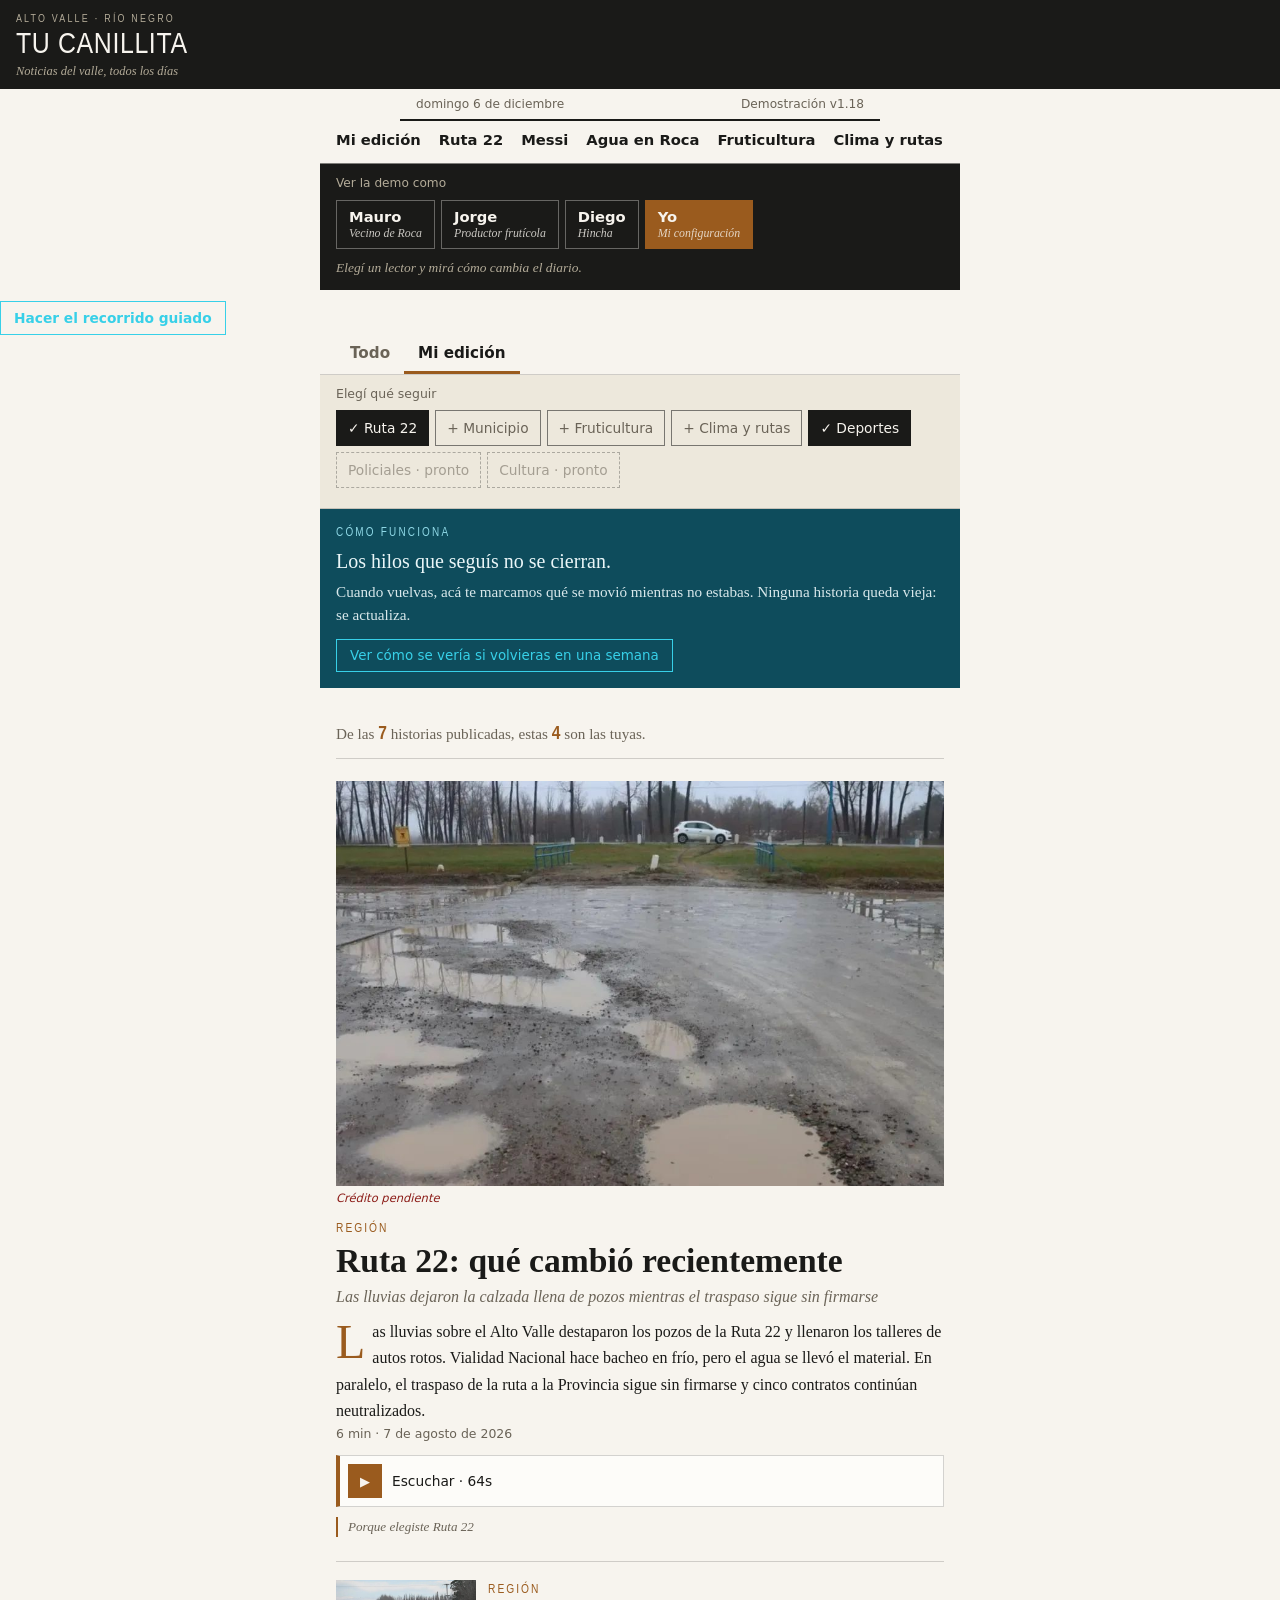
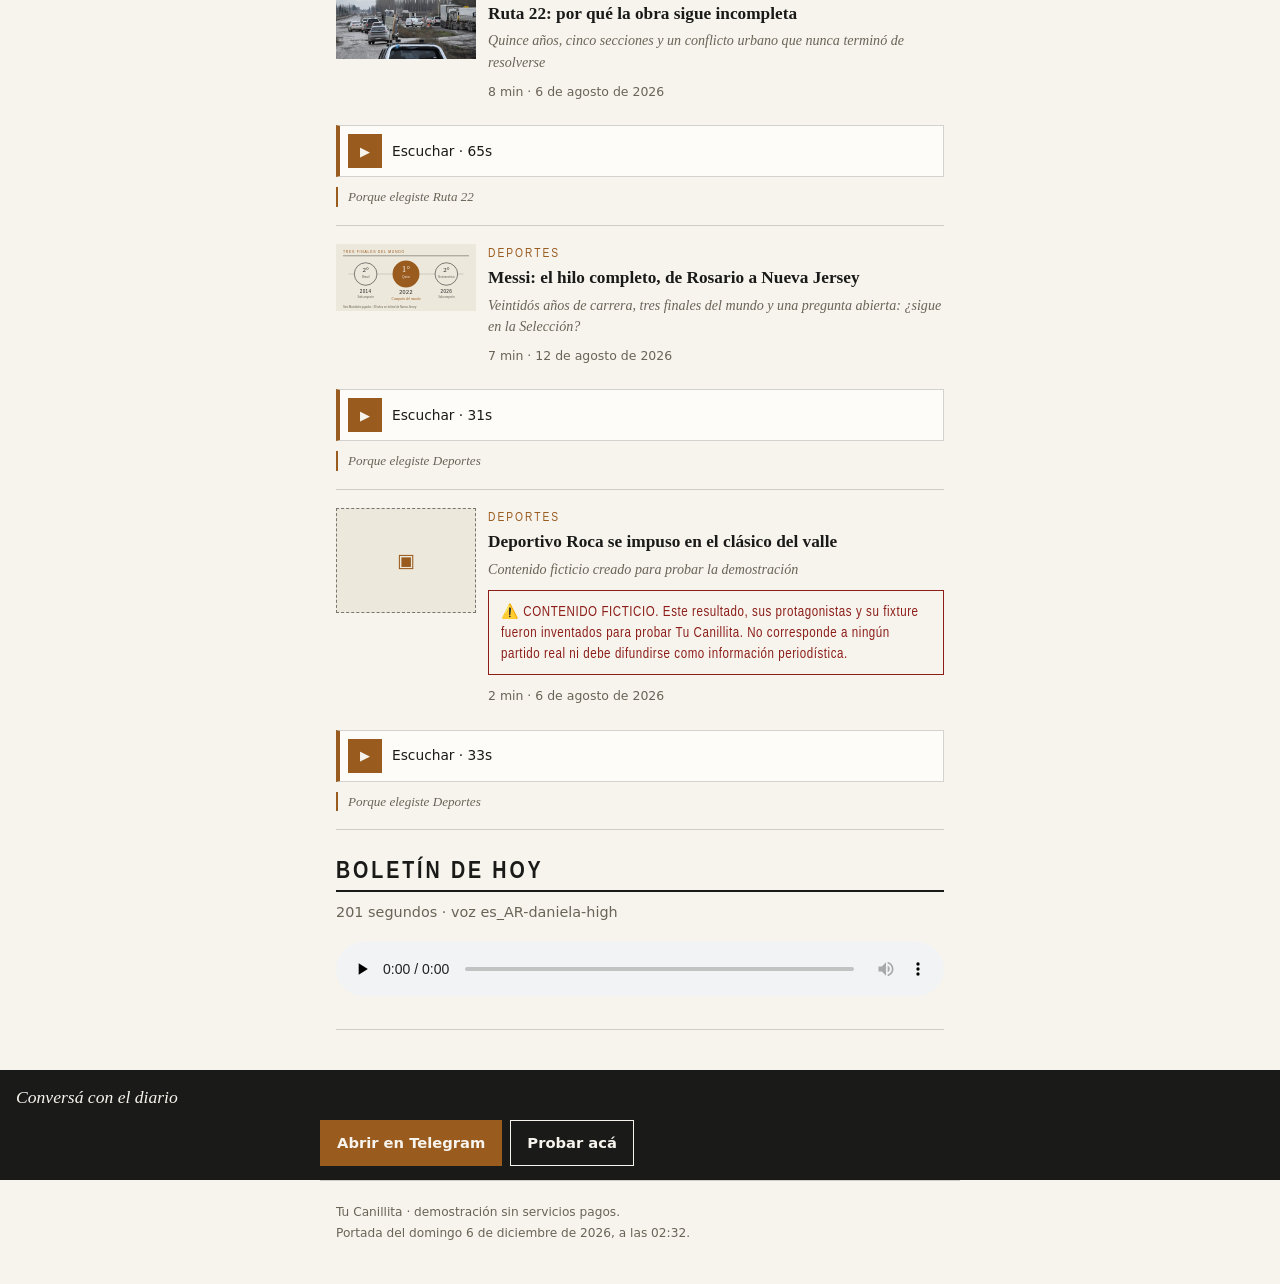
==== commit 6d8ffe68: "v1.18" ====
--- a/index.html
+++ b/index.html
@@ -70,6 +70,7 @@
   <script src="js/personas.js"></script>
   <script src="js/render.js"></script>
   <script src="js/radio.js"></script>
+  <script src="js/recorrido.js"></script>
   <script src="js/portada.js"></script>
 </body>
 </html>
--- a/css/styles.css
+++ b/css/styles.css
@@ -20,6 +20,13 @@
   --ocre-claro:   #F2E7D8;
   --destacado:    #EBD9B4;
   --rojo:         #8C1D18;
+
+  /* Señal: se usa SOLO para "esto cambió". Si aparece en otro lado pierde el
+     significado, que es exactamente lo que le pasó al ocre. */
+  --senal:        #0E4C5C;
+  --senal-vivo:   #37D0E8;
+  --senal-suave:  #8FD8E6;
+  --senal-papel:  #EAF6F8;
   --linea:        rgba(26, 26, 24, .18);
   --filete:       rgba(26, 26, 24, .55);
 
--- a/css/pages.css
+++ b/css/pages.css
@@ -1195,3 +1195,264 @@
   font-size: .84rem;
   color: #B3AB98;
 }
+
+/* ================================================ novedades desde la visita */
+
+.novedades {
+  margin: 0 -16px 18px;
+  padding: 14px 16px 16px;
+  background: var(--senal);
+  color: var(--senal-papel);
+}
+
+.novedades__rotulo {
+  display: flex;
+  align-items: center;
+  gap: 7px;
+  margin: 0 0 7px;
+  font-family: var(--condensada);
+  font-size: .76rem;
+  letter-spacing: .18em;
+  text-transform: uppercase;
+  color: var(--senal-suave);
+}
+
+/* El punto vivo es lo único que se mueve en toda la portada */
+.novedades__punto {
+  width: 8px; height: 8px;
+  flex: 0 0 8px;
+  border-radius: 50%;
+  background: var(--senal-vivo);
+  animation: latir 2.4s ease-in-out infinite;
+}
+
+@keyframes latir {
+  0%, 100% { opacity: 1; }
+  50%      { opacity: .35; }
+}
+
+.novedades__titulo {
+  margin: 0 0 11px;
+  font-family: var(--display);
+  font-size: 1.25rem;
+  line-height: 1.2;
+}
+
+.novedades__titulo strong {
+  font-weight: 400;
+  color: var(--senal-vivo);
+}
+
+.novedades__texto {
+  margin: 0;
+  font-family: var(--display);
+  font-size: .95rem;
+  line-height: 1.55;
+  opacity: .92;
+}
+
+.novedades__lista {
+  margin: 0;
+  padding: 0;
+  list-style: none;
+}
+
+.novedades__lista li {
+  border-top: 1px solid rgba(234, 246, 248, .22);
+}
+
+.novedades__lista a {
+  display: block;
+  padding: 9px 0;
+  color: var(--senal-papel);
+  text-decoration: none;
+}
+
+.novedades__lista a:hover .novedades__hilo { color: var(--senal-vivo); }
+
+.novedades__hilo {
+  display: block;
+  font-family: var(--interfaz);
+  font-size: .95rem;
+  font-weight: 600;
+}
+
+.novedades__hilo::after {
+  content: " ›";
+  color: var(--senal-vivo);
+}
+
+.novedades__detalle {
+  display: block;
+  margin-top: 1px;
+  font-family: var(--display);
+  font-style: italic;
+  font-size: .85rem;
+  opacity: .8;
+}
+
+/* Primera visita: se explica la función en vez de inventar novedades */
+.novedades--primera .novedades__titulo { margin-bottom: 7px; }
+
+.novedades__simular {
+  margin-top: 12px;
+  padding: 8px 13px;
+  border: 1px solid var(--senal-vivo);
+  border-radius: 0;
+  background: transparent;
+  color: var(--senal-vivo);
+  font-family: var(--interfaz);
+  font-size: .84rem;
+  cursor: pointer;
+}
+
+.novedades__simular:hover { background: rgba(55, 208, 232, .12); }
+
+.novedades--quieta { padding-bottom: 14px; }
+
+/* ------------------------------------------------- notas que cambiaron */
+
+.sello-nuevo {
+  display: inline-block;
+  margin-right: 7px;
+  padding: 2px 7px;
+  background: var(--senal);
+  color: var(--senal-papel);
+  font-family: var(--interfaz);
+  font-size: .68rem;
+  font-weight: 600;
+  letter-spacing: .04em;
+  text-transform: uppercase;
+  vertical-align: 1px;
+}
+
+.portada-nota.es-novedad {
+  border-left: 3px solid var(--senal);
+  padding-left: 12px;
+  margin-left: -15px;
+}
+
+/* ==================================================== recorrido guiado */
+
+.btn-recorrido {
+  margin-top: 11px;
+  padding: 8px 13px;
+  border: 1px solid var(--senal-vivo);
+  border-radius: 0;
+  background: transparent;
+  color: var(--senal-vivo);
+  font-family: var(--interfaz);
+  font-size: .86rem;
+  font-weight: 600;
+  cursor: pointer;
+}
+
+.btn-recorrido:hover { background: rgba(55, 208, 232, .12); }
+
+body.recorrido-activo { overflow: hidden; }
+
+.recorrido__fondo {
+  position: fixed;
+  inset: 0;
+  background: rgba(10, 12, 14, .78);
+  z-index: 1000;
+}
+
+/* El elemento señalado queda por encima del velo, con su propio fondo */
+.recorrido-foco {
+  position: relative;
+  z-index: 1001;
+  box-shadow: 0 0 0 3px var(--senal-vivo), 0 0 0 12px rgba(55, 208, 232, .18);
+}
+
+/* La franja de temas y la barra de lectores son transparentes por dentro */
+.recorrido-foco.personas,
+.recorrido-foco.novedades { background-clip: padding-box; }
+
+.recorrido__panel {
+  position: fixed;
+  left: 0;
+  right: 0;
+  bottom: 0;
+  z-index: 1002;
+  max-width: 640px;
+  margin: 0 auto;
+  padding: 18px 18px 20px;
+  background: var(--papel);
+  border-top: 4px solid var(--senal);
+}
+
+/* Los pasos de apertura y cierre no señalan nada: van centrados */
+.recorrido--centrado .recorrido__panel {
+  top: 50%;
+  bottom: auto;
+  transform: translateY(-50%);
+  border-top-width: 6px;
+}
+
+.recorrido__volanta {
+  margin: 0 0 6px;
+  font-family: var(--condensada);
+  font-size: .76rem;
+  letter-spacing: .18em;
+  text-transform: uppercase;
+  color: var(--senal);
+}
+
+.recorrido__titulo {
+  margin: 0 0 8px;
+  font-family: var(--display);
+  font-size: 1.4rem;
+  line-height: 1.15;
+}
+
+.recorrido--centrado .recorrido__titulo { font-size: 1.75rem; }
+
+.recorrido__texto {
+  margin: 0 0 16px;
+  font-family: var(--display);
+  font-size: 1rem;
+  line-height: 1.6;
+  color: var(--tinta-suave);
+}
+
+.recorrido__acciones {
+  display: flex;
+  align-items: center;
+  gap: 10px;
+}
+
+.recorrido__seguir {
+  min-height: 46px;
+  padding: 12px 20px;
+  border: 0;
+  border-radius: 0;
+  background: var(--senal);
+  color: var(--senal-papel);
+  font-family: var(--interfaz);
+  font-size: .95rem;
+  font-weight: 600;
+  cursor: pointer;
+}
+
+.recorrido__seguir:hover { background: #0A3A46; }
+
+.recorrido__salir {
+  min-height: 46px;
+  padding: 12px 8px;
+  border: 0;
+  background: transparent;
+  color: var(--tinta-suave);
+  font-family: var(--interfaz);
+  font-size: .88rem;
+  cursor: pointer;
+}
+
+.recorrido__salir:hover { color: var(--tinta); }
+
+@media (prefers-reduced-motion: reduce) {
+  .novedades__punto { animation: none; }
+}
+
+/* Durante el recorrido, el botón para iniciarlo sobra */
+body.recorrido-activo .btn-recorrido { display: none; }
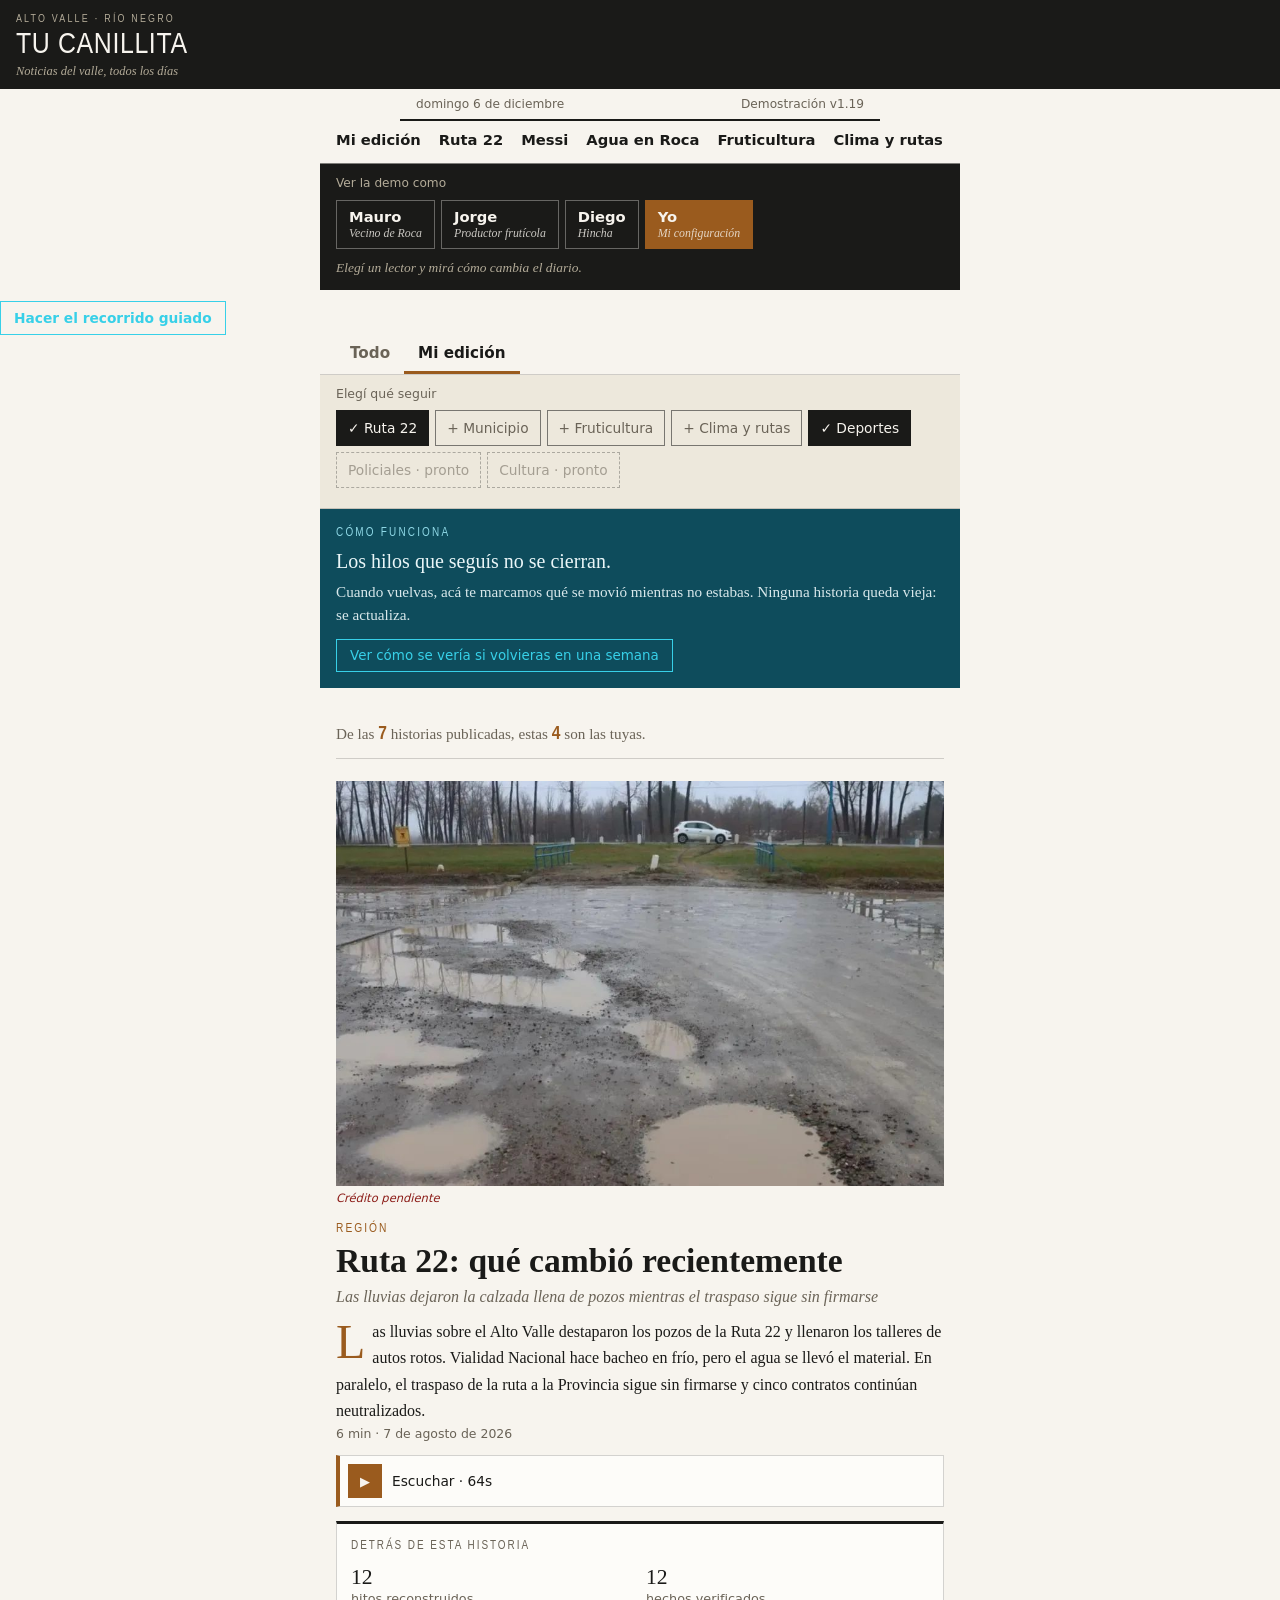
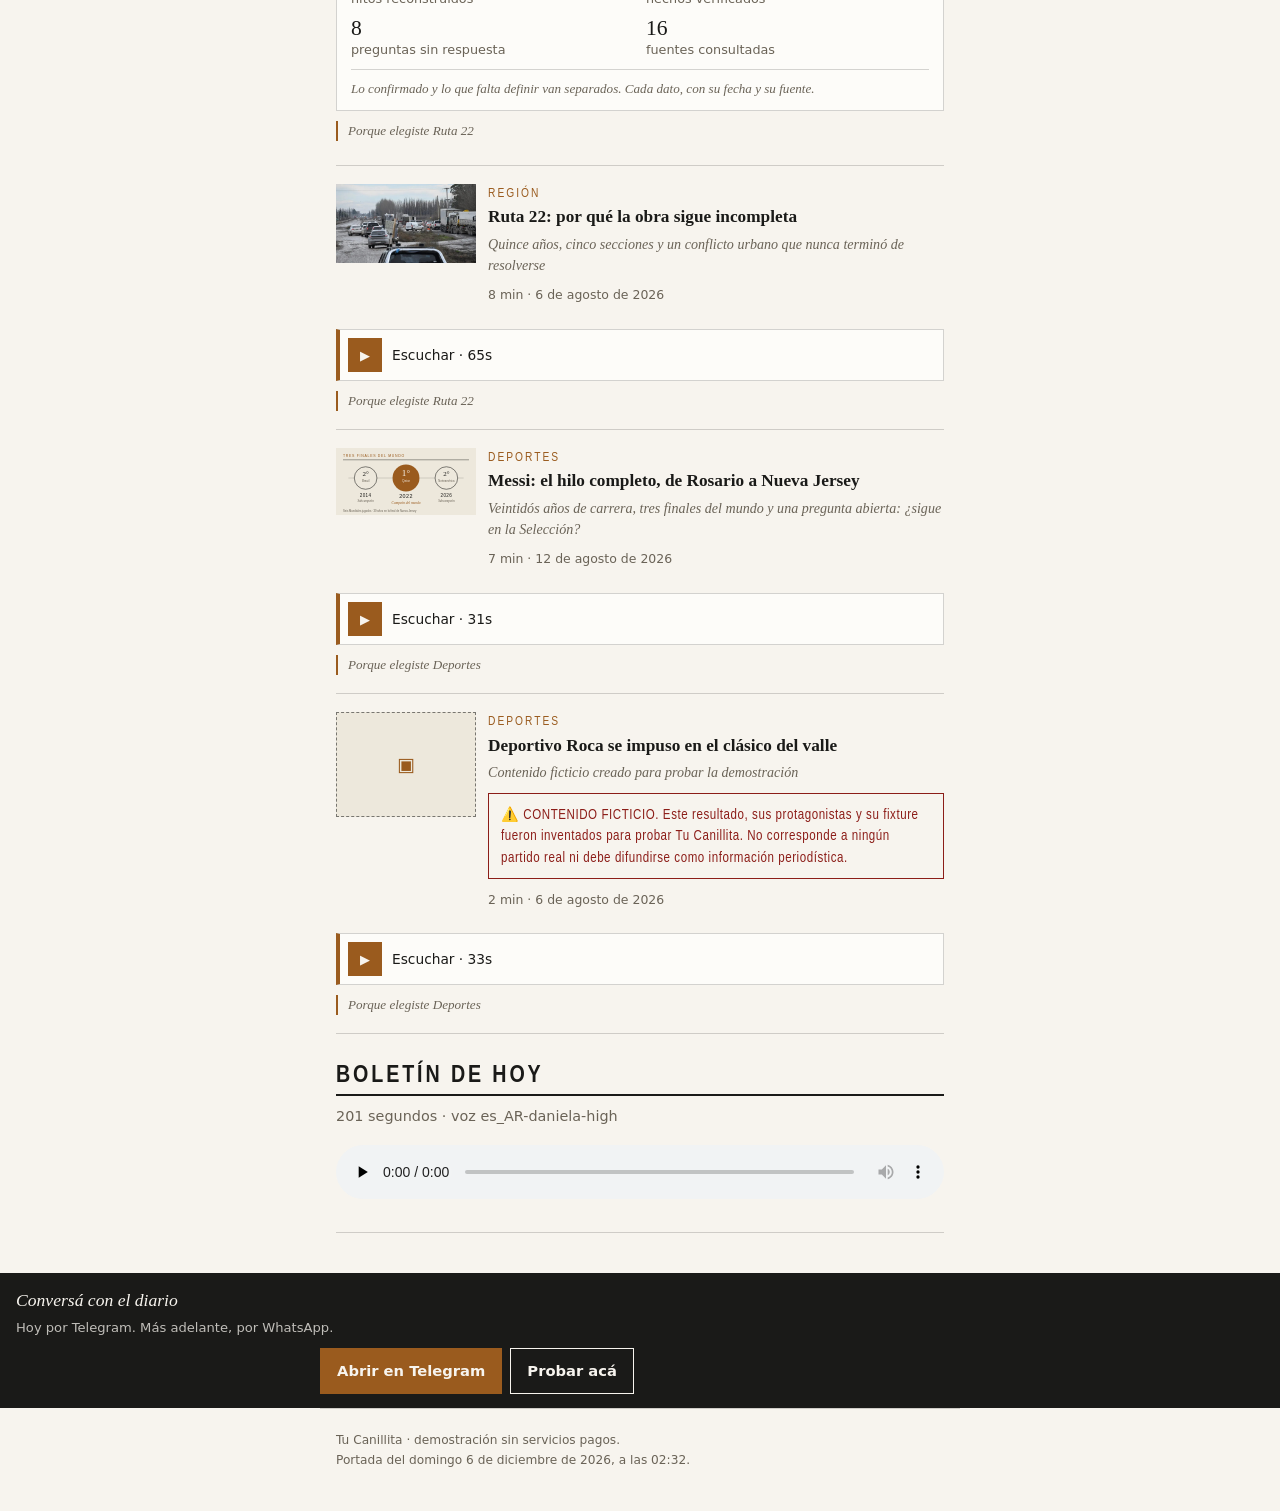
==== commit a4cd72d3: "v1.19" ====
--- a/index.html
+++ b/index.html
@@ -51,6 +51,7 @@
   <!-- El canal real: la conversación vive en Telegram -->
   <aside class="canal">
     <p class="canal__frase">Conversá con el diario</p>
+    <p class="canal__nota">Hoy por Telegram. Más adelante, por WhatsApp.</p>
     <div class="canal__acciones">
       <a class="btn btn--primary" href="https://t.me/TuCanillitaBot" target="_blank" rel="noopener">Abrir en Telegram</a>
       <a class="btn btn--ghost" href="pages/chat.html">Probar acá</a>
--- a/css/pages.css
+++ b/css/pages.css
@@ -1456,3 +1456,153 @@
 
 /* Durante el recorrido, el botón para iniciarlo sobra */
 body.recorrido-activo .btn-recorrido { display: none; }
+
+/* ============================================ credenciales de la historia */
+
+.credenciales {
+  margin: 14px 0 0;
+  padding: 12px 14px;
+  background: var(--burbuja-in);
+  border: 1px solid var(--linea);
+  border-top: 3px solid var(--tinta);
+}
+
+.credenciales__rotulo {
+  margin: 0 0 8px;
+  font-family: var(--condensada);
+  font-size: .76rem;
+  letter-spacing: .16em;
+  text-transform: uppercase;
+  color: var(--tinta-suave);
+}
+
+.credenciales__lista {
+  display: grid;
+  grid-template-columns: 1fr 1fr;
+  gap: 7px 12px;
+  margin: 0;
+  padding: 0;
+  list-style: none;
+}
+
+.credenciales__lista li {
+  font-family: var(--interfaz);
+  font-size: .8rem;
+  line-height: 1.3;
+  color: var(--tinta-suave);
+}
+
+.credenciales__lista strong {
+  display: block;
+  font-family: var(--display);
+  font-size: 1.35rem;
+  font-weight: 400;
+  color: var(--tinta);
+}
+
+.credenciales__nota {
+  margin: 10px 0 0;
+  padding-top: 9px;
+  border-top: 1px solid var(--linea);
+  font-family: var(--display);
+  font-style: italic;
+  font-size: .82rem;
+  line-height: 1.45;
+  color: var(--tinta-suave);
+}
+
+/* =============================================== dónde conversar */
+
+.canal-elector__fondo {
+  position: fixed;
+  inset: 0;
+  background: rgba(10, 12, 14, .72);
+  z-index: 1100;
+}
+
+.canal-elector__panel {
+  position: fixed;
+  left: 0; right: 0; bottom: 0;
+  z-index: 1101;
+  max-width: 640px;
+  margin: 0 auto;
+  padding: 18px;
+  background: var(--papel);
+  border-top: 4px solid var(--tinta);
+}
+
+.canal-elector__volanta {
+  margin: 0 0 4px;
+  font-family: var(--condensada);
+  font-size: .76rem;
+  letter-spacing: .18em;
+  text-transform: uppercase;
+  color: var(--ocre);
+}
+
+.canal-elector__titulo {
+  margin: 0 0 14px;
+  font-family: var(--display);
+  font-size: 1.35rem;
+}
+
+.canal-elector__opcion {
+  display: block;
+  padding: 12px 14px;
+  margin-bottom: 8px;
+  border: 1px solid var(--filete);
+  color: var(--tinta);
+  text-decoration: none;
+}
+
+.canal-elector__opcion--fuerte {
+  background: var(--tinta);
+  border-color: var(--tinta);
+  color: var(--papel);
+}
+
+.canal-elector__opcion:hover { border-color: var(--ocre); }
+
+.canal-elector__nombre {
+  display: block;
+  font-family: var(--interfaz);
+  font-size: 1rem;
+  font-weight: 600;
+}
+
+.canal-elector__detalle {
+  display: block;
+  margin-top: 1px;
+  font-family: var(--display);
+  font-style: italic;
+  font-size: .84rem;
+  opacity: .8;
+}
+
+.canal-elector__pronto {
+  margin: 12px 0 0;
+  padding-top: 11px;
+  border-top: 1px solid var(--linea);
+  font-family: var(--display);
+  font-size: .84rem;
+  line-height: 1.5;
+  color: var(--tinta-suave);
+}
+
+.canal-elector__cerrar {
+  margin-top: 12px;
+  padding: 10px 0;
+  border: 0;
+  background: transparent;
+  color: var(--tinta-suave);
+  font-family: var(--interfaz);
+  font-size: .88rem;
+  cursor: pointer;
+}
+
+.canal__nota {
+  margin: -6px 0 10px;
+  font-family: var(--interfaz);
+  font-size: .82rem;
+  opacity: .75;
+}
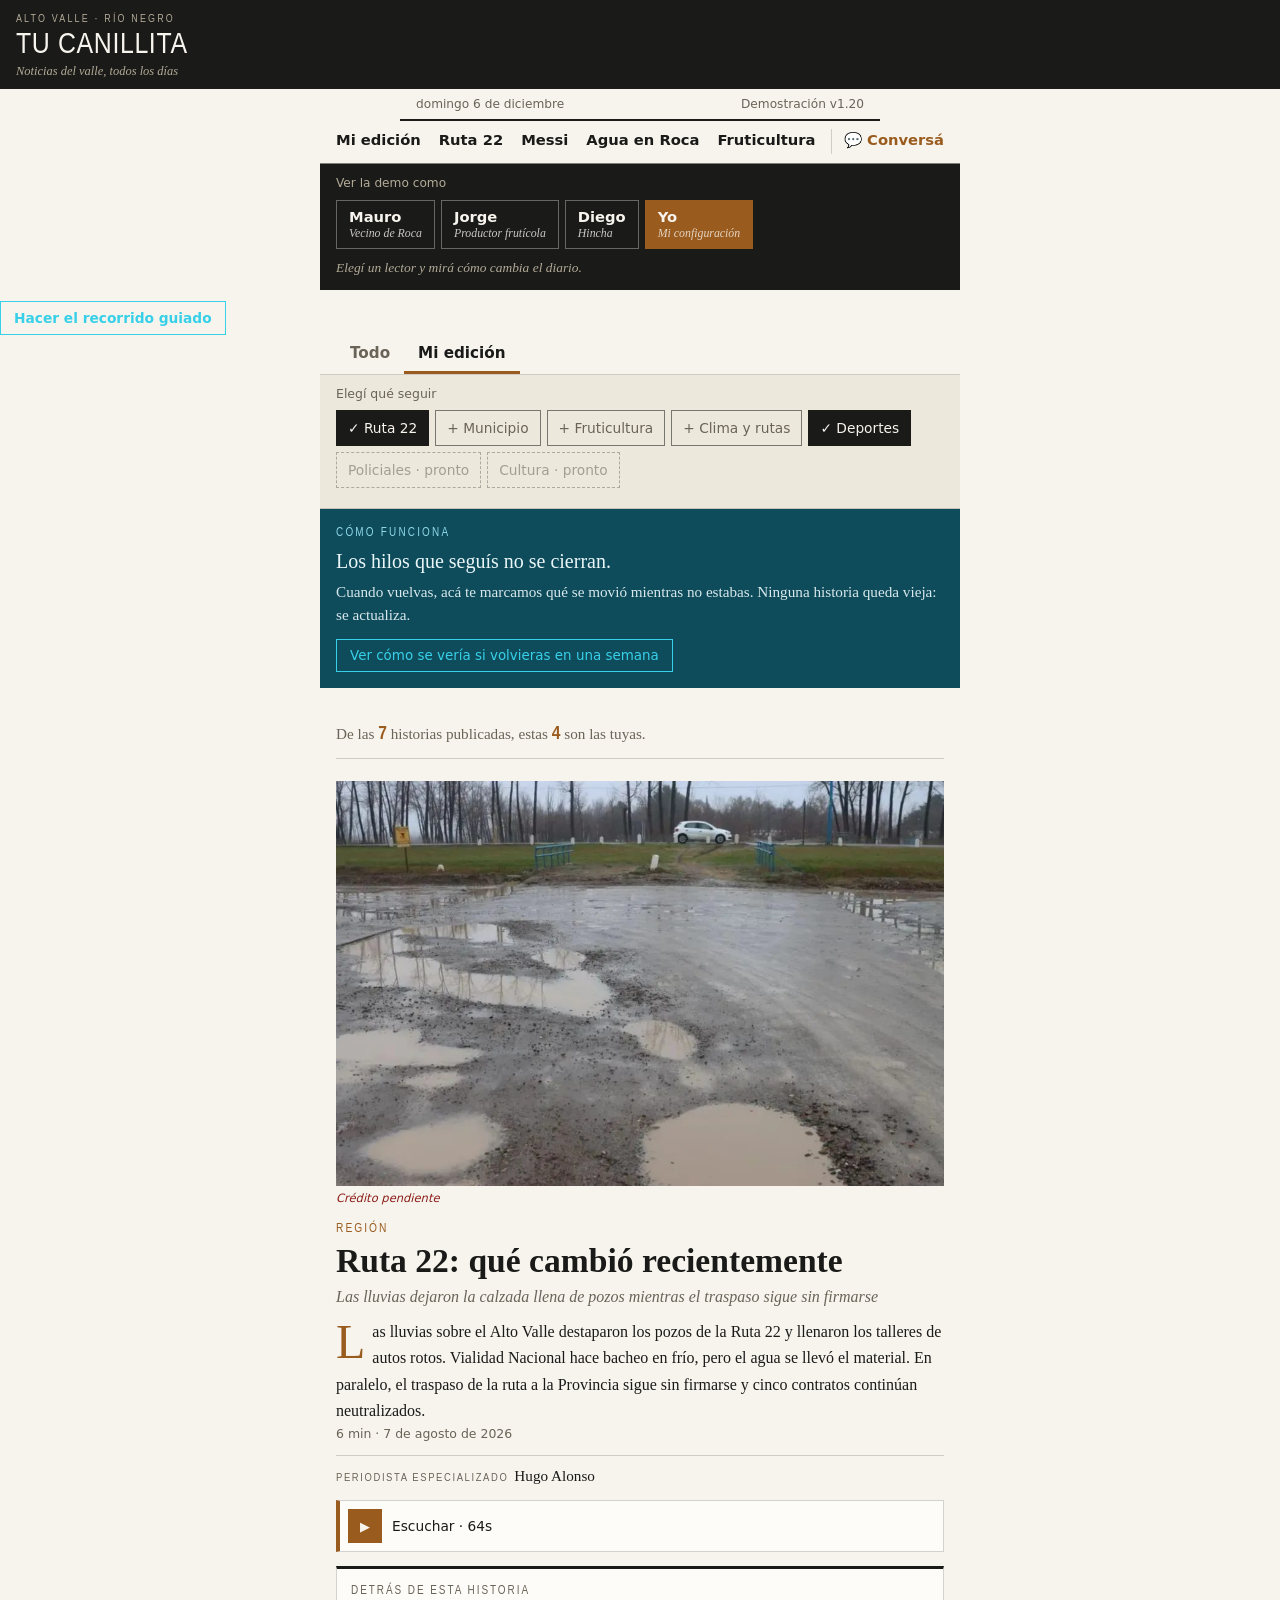
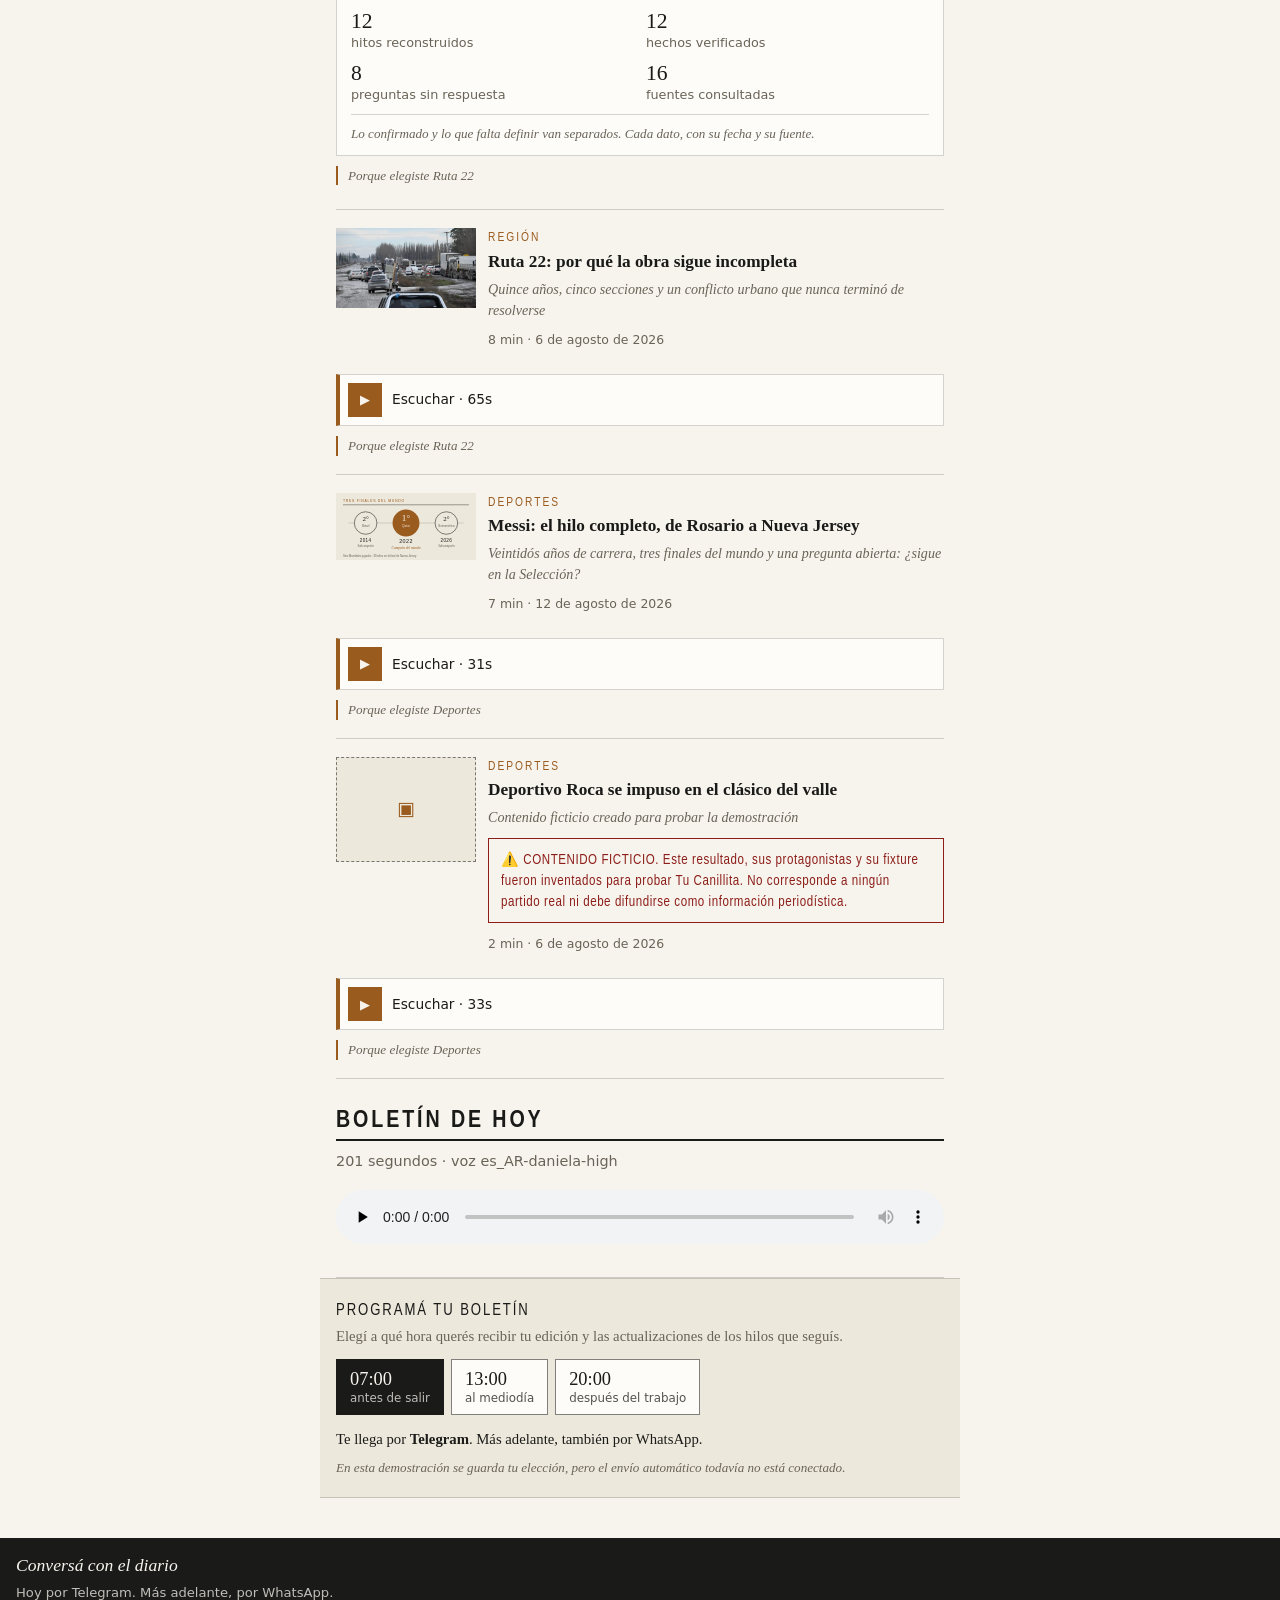
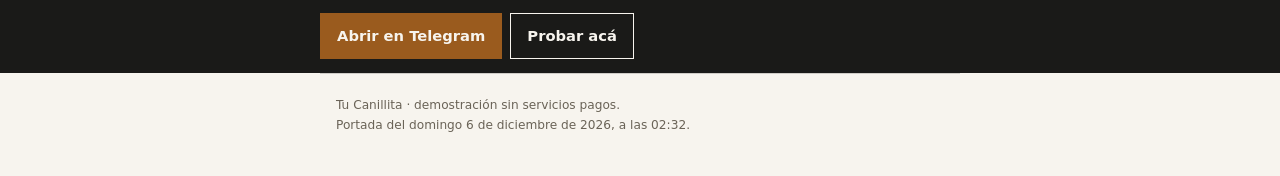
==== commit 043ed01a: "v1.20" ====
--- a/index.html
+++ b/index.html
@@ -46,6 +46,8 @@
       <p class="bloque__bajada" id="boletin-meta"></p>
       <div id="boletin-player"></div>
     </section>
+
+    <div id="programacion"></div>
   </main>
 
   <!-- El canal real: la conversación vive en Telegram -->
--- a/css/pages.css
+++ b/css/pages.css
@@ -1606,3 +1606,134 @@
   font-size: .82rem;
   opacity: .75;
 }
+
+/* La barra de secciones se desliza; la acción del canal no */
+.secciones {
+  display: flex;
+  align-items: center;
+  gap: 0;
+  overflow: visible;
+}
+
+.secciones__lista {
+  display: flex;
+  gap: 18px;
+  flex: 1 1 auto;
+  min-width: 0;
+  overflow-x: auto;
+  -webkit-overflow-scrolling: touch;
+  scrollbar-width: none;
+}
+
+.secciones__lista::-webkit-scrollbar { display: none; }
+
+.secciones__accion {
+  flex: 0 0 auto;
+  margin-left: 12px;
+  padding-left: 12px;
+  border-left: 1px solid var(--linea);
+  white-space: nowrap;
+}
+
+/* Quién sigue el tema */
+.firma {
+  display: flex;
+  flex-wrap: wrap;
+  align-items: baseline;
+  gap: 6px;
+  margin: 10px 0 0;
+  padding-top: 9px;
+  border-top: 1px solid var(--linea);
+}
+
+.firma__rol {
+  font-family: var(--condensada);
+  font-size: .72rem;
+  letter-spacing: .14em;
+  text-transform: uppercase;
+  color: var(--tinta-suave);
+}
+
+.firma__nombre {
+  font-family: var(--display);
+  font-size: .95rem;
+  color: var(--tinta);
+}
+
+/* ================================================== programá tu boletín */
+
+.programar {
+  margin: 0 -16px;
+  padding: 18px 16px 20px;
+  background: var(--papel-viejo);
+  border-top: 1px solid var(--linea);
+  border-bottom: 1px solid var(--linea);
+}
+
+.programar__rotulo {
+  margin: 0 0 4px;
+  font-family: var(--condensada);
+  font-size: 1rem;
+  letter-spacing: .12em;
+  text-transform: uppercase;
+}
+
+.programar__bajada {
+  margin: 0 0 12px;
+  font-family: var(--display);
+  font-size: .92rem;
+  line-height: 1.5;
+  color: var(--tinta-suave);
+}
+
+.programar__horarios {
+  display: flex;
+  flex-wrap: wrap;
+  gap: 7px;
+}
+
+.horario {
+  display: flex;
+  flex-direction: column;
+  gap: 1px;
+  padding: 9px 13px;
+  border: 1px solid var(--filete);
+  border-radius: 0;
+  background: var(--burbuja-in);
+  color: var(--tinta);
+  cursor: pointer;
+  text-align: left;
+}
+
+.horario.is-activo {
+  background: var(--tinta);
+  border-color: var(--tinta);
+  color: var(--papel);
+}
+
+.horario__hora {
+  font-family: var(--display);
+  font-size: 1.15rem;
+}
+
+.horario__nota {
+  font-family: var(--interfaz);
+  font-size: .74rem;
+  opacity: .75;
+}
+
+.programar__canales {
+  margin: 13px 0 0;
+  font-family: var(--display);
+  font-size: .92rem;
+  color: var(--tinta);
+}
+
+.programar__aviso {
+  margin: 8px 0 0;
+  font-family: var(--display);
+  font-style: italic;
+  font-size: .82rem;
+  line-height: 1.45;
+  color: var(--tinta-suave);
+}
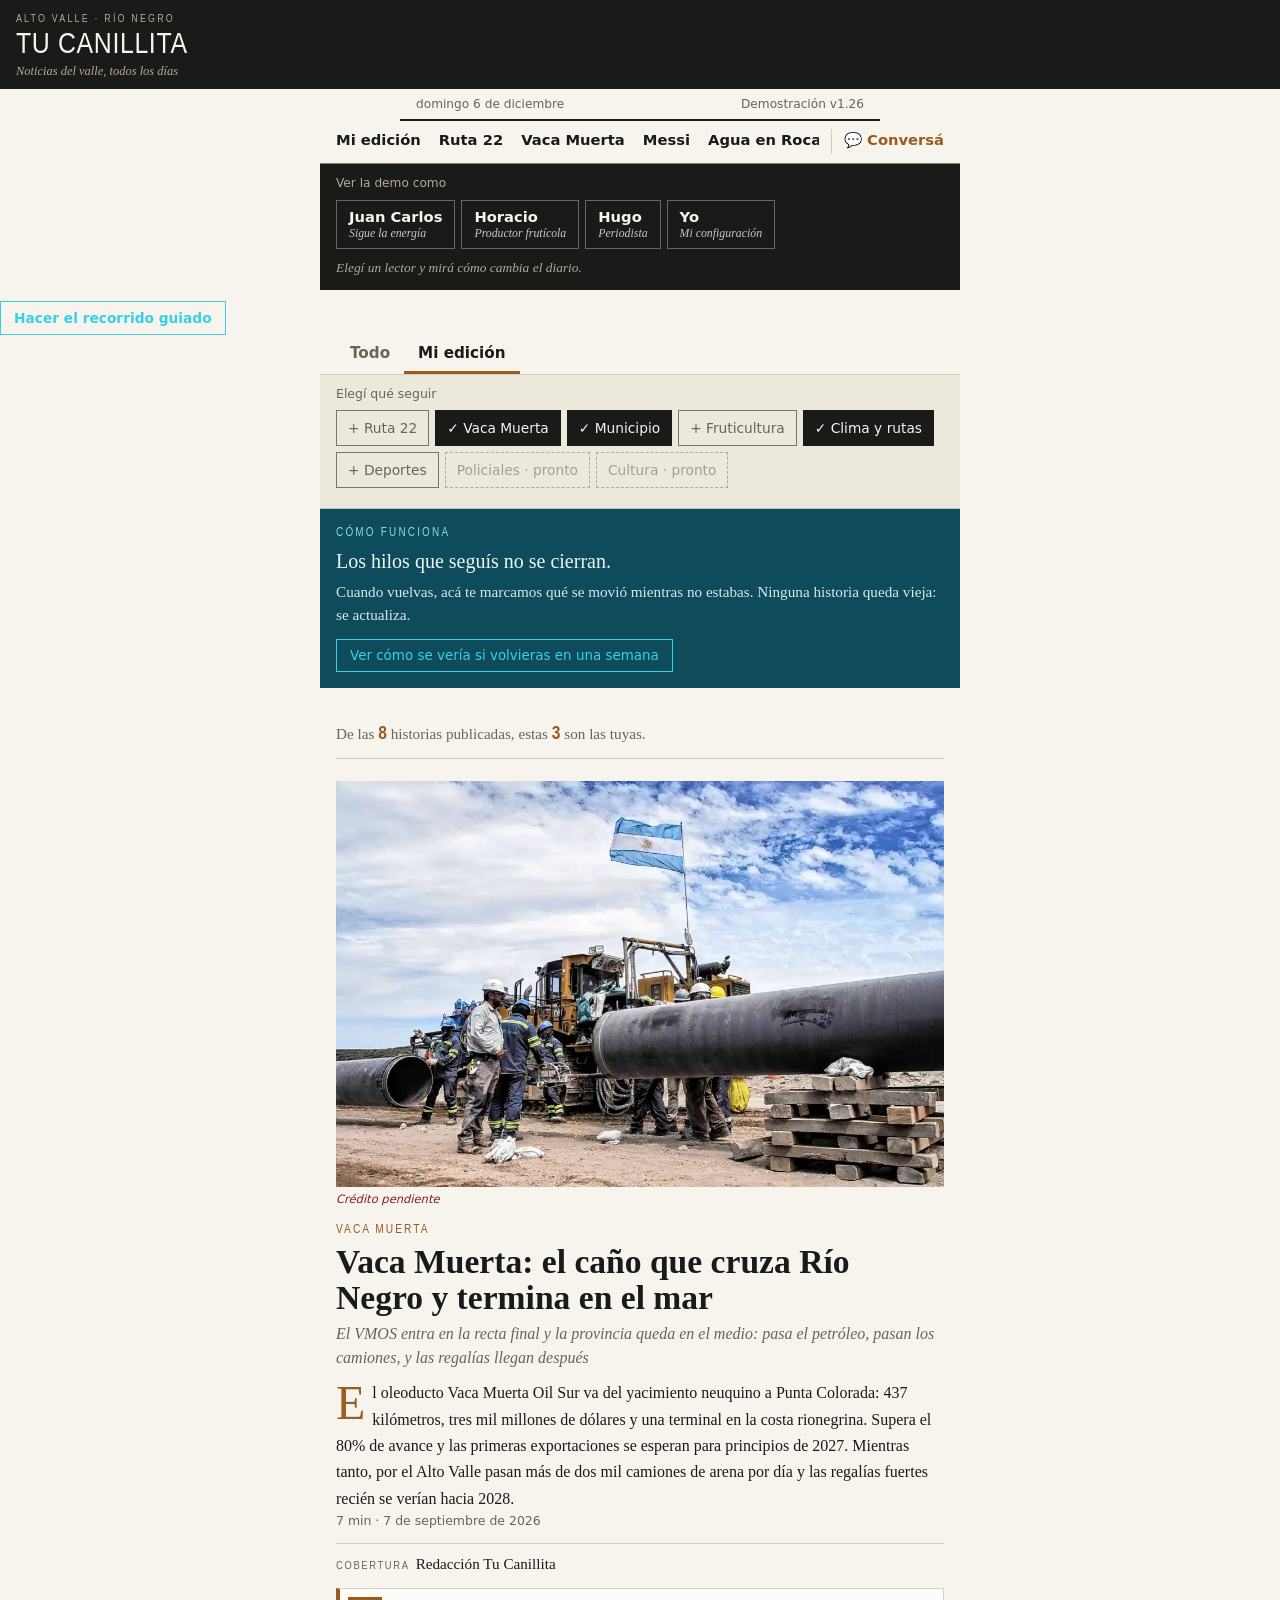
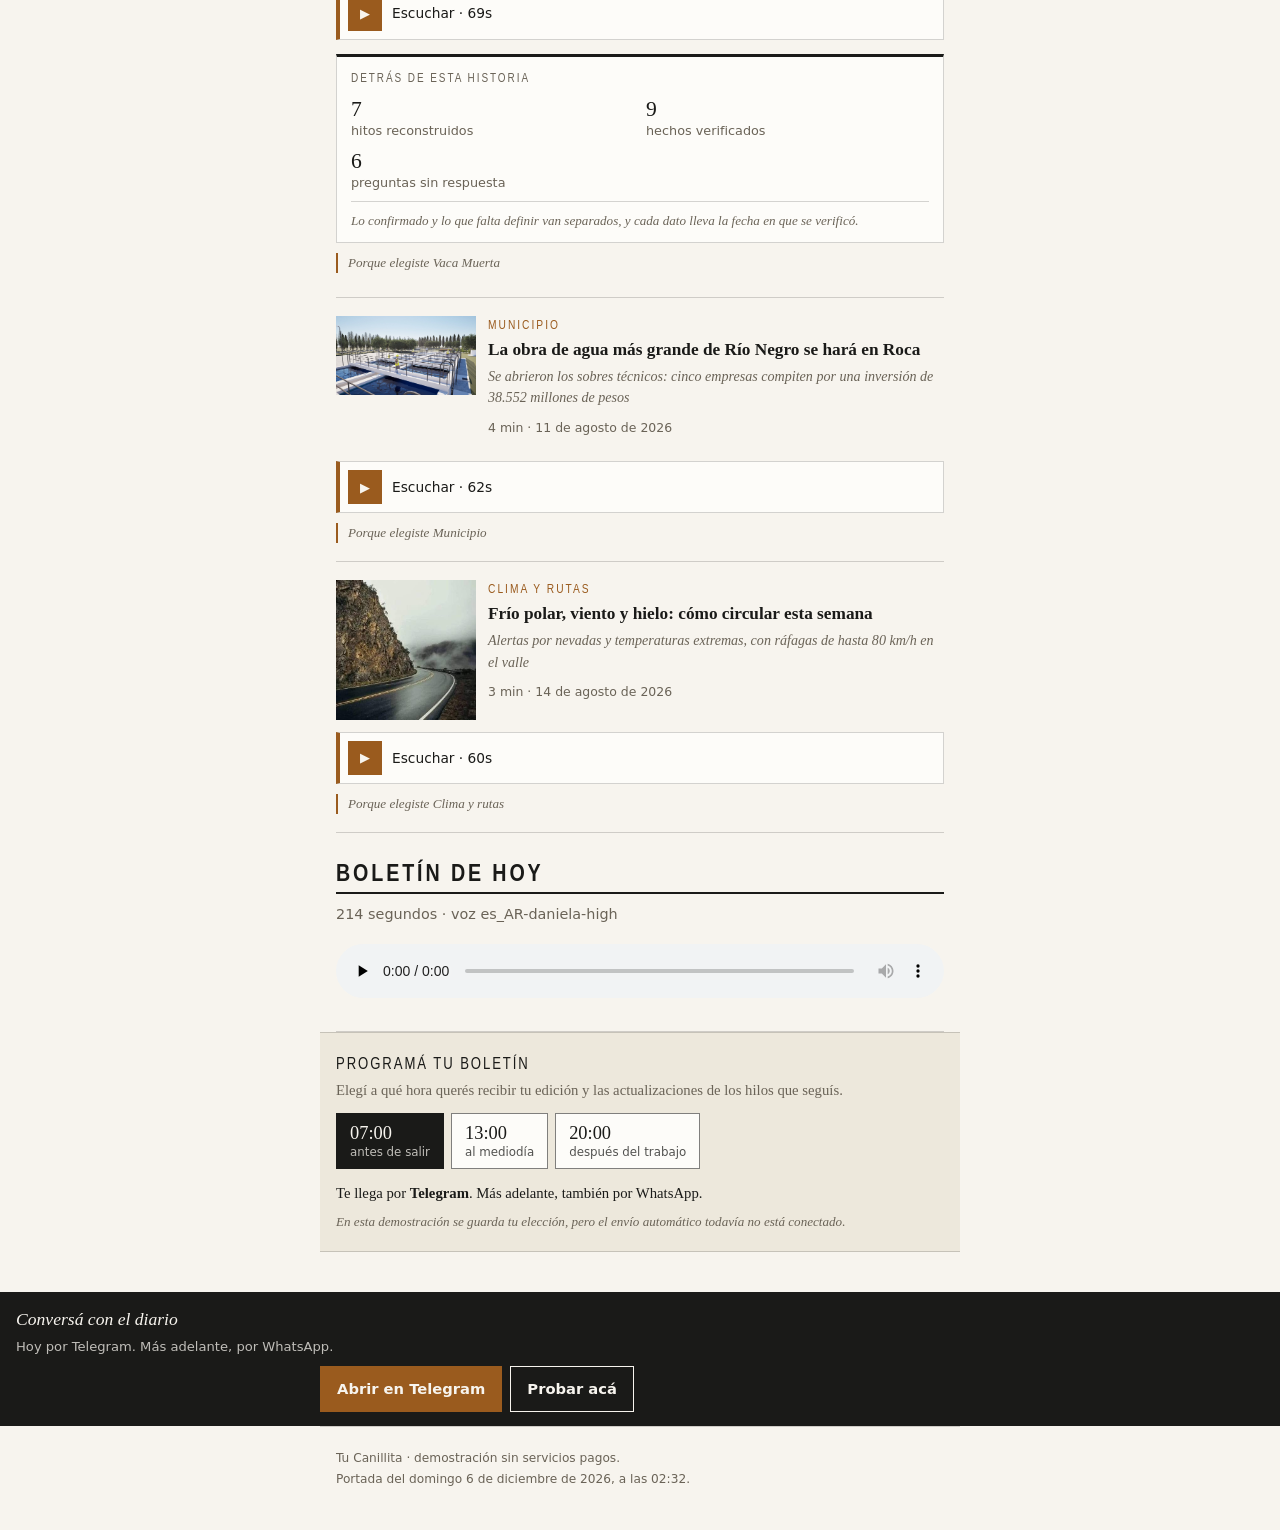
==== commit 7cf853b1: "v1.26" ====
--- a/index.html
+++ b/index.html
@@ -13,17 +13,21 @@
   <header class="masthead">
     <p class="masthead__eyebrow">Alto Valle · Río Negro</p>
     <h1 class="masthead__title">Tu Canillita</h1>
-    <p class="masthead__line">Noticias del valle, todos los días</p>
+    <p class="masthead__line" id="masthead-line">Noticias del valle, todos los días</p>
+    <div id="masthead-marcas"></div>
   </header>
 
   <p class="dateline">
     <span id="today-label">—</span>
-    <span>Demostración <span id="version-label"></span></span>
+    <span><span id="edicion-label">Demostración</span> <span id="version-label"></span></span>
   </p>
 
   <nav class="secciones" id="secciones" aria-label="Secciones"></nav>
 
   <div id="personas"></div>
+
+  <!-- El esquema del ecosistema. Solo aparece en la Edición Grupo. -->
+  <div id="embudo"></div>
 
   <!-- Dos vistas del mismo diario: todo lo publicado, o solo lo que elegiste -->
   <div class="vistas" role="group" aria-label="Vista de la portada">
@@ -68,6 +72,7 @@
   <script src="content/content.bundle.js"></script>
   <script src="js/version.js"></script>
   <script src="js/router.js"></script>
+  <script src="js/tema.js"></script>
   <script src="js/content.js"></script>
   <script src="js/preferences.js"></script>
   <script src="js/personas.js"></script>
--- a/css/styles.css
+++ b/css/styles.css
@@ -27,6 +27,20 @@
   --senal-vivo:   #37D0E8;
   --senal-suave:  #8FD8E6;
   --senal-papel:  #EAF6F8;
+  /* Tonos que estaban escritos a mano en el resto de la hoja */
+  --tinta-clara:  #B3AB98;
+  --ocre-vivo:    #C9922B;
+  --ocre-hondo:   #7C4818;
+  --ocre-papel:   #FBF0D8;
+  --rojo-papel:   #FBEDEB;
+  --rojo-hondo:   #7A2018;
+  --senal-honda:  #0A3A46;
+  --papel-tenue:  #F2F0EB;
+
+  /* Acento del ecosistema. En el tema propio no se usa. */
+  --marca:        transparent;
+  --marca-papel:  transparent;
+
   --linea:        rgba(26, 26, 24, .18);
   --filete:       rgba(26, 26, 24, .55);
 
@@ -88,7 +102,7 @@
   font-size: .68rem;
   letter-spacing: .2em;
   text-transform: uppercase;
-  color: #B3AB98;
+  color: var(--tinta-clara);
 }
 
 .masthead__title {
@@ -108,7 +122,7 @@
   font-family: var(--display);
   font-size: .78rem;
   font-style: italic;
-  color: #B3AB98;
+  color: var(--tinta-clara);
 }
 
 /* Fecha y edición, entre filetes: el corondel del diario */
@@ -123,6 +137,26 @@
   font-family: var(--interfaz);
   font-size: .76rem;
   color: var(--tinta-suave);
+}
+
+/*
+ * Edición Grupo.
+ *
+ * No es otra hoja de estilos ni otra aplicación: solo cambian el acento y el
+ * negro exacto. El ocre sigue siendo el color de Tu Canillita; el rojo —que
+ * comparten LM Neuquén, LM Cipolletti, Literal y LU5— aparece únicamente
+ * donde habla el ecosistema: procedencia, marcas y el esquema de integración.
+ */
+:root[data-tema="grupo"] {
+  --tinta:        #181818;   /* el negro de las cuatro cabeceras */
+  --marca:        #E01F28;   /* el rojo compartido */
+  --marca-papel:  #FDECEC;
+  --senal:        #204060;   /* el azul de Literal */
+  --senal-vivo:   #4E86B8;
+  --senal-suave:  #A8C4DC;
+  --senal-papel:  #EDF3F8;
+  --linea:        rgba(24, 24, 24, .18);
+  --filete:       rgba(24, 24, 24, .55);
 }
 
 /* --------------------------------------------------------------- página */
@@ -180,7 +214,7 @@
   font-family: var(--display);
   font-size: .72rem;
   font-style: italic;
-  color: #B3AB98;
+  color: var(--tinta-clara);
 }
 
 /* Nota del editor, no cartel de advertencia */
@@ -496,10 +530,10 @@
   cursor: pointer;
 }
 
-.composer__send:hover { background: #7C4818; }
+.composer__send:hover { background: var(--ocre-hondo); }
 
 /* Mientras el agente escribe, el redactor se ve apagado */
-.composer__input:disabled { background: #F2F0EB; color: var(--tinta-suave); }
+.composer__input:disabled { background: var(--papel-tenue); color: var(--tinta-suave); }
 .composer__send:disabled { background: var(--tinta-suave); cursor: default; }
 
 /* --------------------------------------------------------------- notas */
--- a/css/pages.css
+++ b/css/pages.css
@@ -437,7 +437,7 @@
 }
 
 .tramo--done    { border-left-color: var(--ocre); }
-.tramo--partial { border-left-color: #C9922B; }
+.tramo--partial { border-left-color: var(--ocre-vivo); }
 .tramo--blocked { border-left-color: var(--rojo); }
 
 .tramo__head {
@@ -465,8 +465,8 @@
 }
 
 .chip--done    { background: var(--ocre-claro); color: var(--ocre); }
-.chip--partial { background: #FBF0D8; color: #7A5A12; }
-.chip--blocked { background: #FBEDEB; color: #7A2018; }
+.chip--partial { background: var(--ocre-papel); color: var(--ocre-hondo); }
+.chip--blocked { background: var(--rojo-papel); color: var(--rojo-hondo); }
 
 .tramo__traza {
   margin: 0 0 6px;
@@ -692,7 +692,7 @@
   border-color: var(--tinta);
 }
 
-.btn--primary:hover { background: #7C4818; }
+.btn--primary:hover { background: var(--ocre-hondo); }
 
 .btn--ghost {
   background: transparent;
@@ -718,9 +718,9 @@
 
 .error {
   padding: 14px 16px;
-  background: #FBEDEB;
+  background: var(--rojo-papel);
   border-left: 4px solid var(--rojo);
-  color: #7A2018;
+  color: var(--rojo-hondo);
 }
 
 /* --------------------------------------------------------- dos columnas */
@@ -1146,7 +1146,7 @@
   margin: 0 0 7px;
   font-family: var(--interfaz);
   font-size: .76rem;
-  color: #B3AB98;
+  color: var(--tinta-clara);
 }
 
 .personas__lista {
@@ -1193,7 +1193,7 @@
   font-family: var(--display);
   font-style: italic;
   font-size: .84rem;
-  color: #B3AB98;
+  color: var(--tinta-clara);
 }
 
 /* ================================================ novedades desde la visita */
@@ -1435,7 +1435,7 @@
   cursor: pointer;
 }
 
-.recorrido__seguir:hover { background: #0A3A46; }
+.recorrido__seguir:hover { background: var(--senal-honda); }
 
 .recorrido__salir {
   min-height: 46px;
@@ -1737,3 +1737,173 @@
   line-height: 1.45;
   color: var(--tinta-suave);
 }
+
+/* ================================================ Edición Grupo */
+
+/* Las cuatro marcas, debajo de la chapa. Secundarias a propósito: son el
+   origen del contenido, no la navegación. */
+.masthead__marcas {
+  margin: 6px 0 0;
+  padding-top: 6px;
+  border-top: 1px solid rgba(247, 244, 238, .22);
+  font-family: var(--interfaz);
+  font-size: .74rem;
+  letter-spacing: .04em;
+  color: var(--tinta-clara);
+}
+
+.masthead__marcas span { color: var(--marca); }
+
+/* ---------------------------------------------- procedencia editorial */
+
+.origen {
+  display: flex;
+  flex-wrap: wrap;
+  align-items: baseline;
+  gap: 4px 8px;
+  margin: 9px 0 0;
+  padding: 6px 0 0;
+  border-top: 1px solid var(--linea);
+}
+
+.origen__rot {
+  font-family: var(--condensada);
+  font-size: .72rem;
+  letter-spacing: .14em;
+  text-transform: uppercase;
+  color: var(--tinta-suave);
+}
+
+.origen__marca {
+  font-family: var(--interfaz);
+  font-size: .84rem;
+  font-weight: 600;
+  color: var(--marca);
+}
+
+.origen__sep { color: var(--tinta-suave); margin: 0 5px; }
+
+.origen--varias { flex-direction: column; gap: 3px; }
+.origen__lista { display: flex; flex-wrap: wrap; align-items: baseline; }
+
+/* ------------------------------------------ una historia, varios formatos */
+
+.grupo-formatos {
+  margin: 14px 0 0;
+  padding: 13px 15px;
+  background: var(--marca-papel);
+  border-left: 4px solid var(--marca);
+}
+
+.grupo-formatos__rot {
+  margin: 0 0 9px;
+  font-family: var(--condensada);
+  font-size: .78rem;
+  letter-spacing: .16em;
+  text-transform: uppercase;
+  color: var(--marca);
+}
+
+.grupo-formatos__lista { list-style: none; display: grid; gap: 8px; }
+
+.pieza-grupo { display: flex; align-items: flex-start; gap: 9px; }
+.pieza-grupo__icono { font-size: 1rem; line-height: 1.2; }
+.pieza-grupo__texto { display: flex; flex-direction: column; }
+
+.pieza-grupo__que {
+  font-family: var(--interfaz);
+  font-size: .92rem;
+  font-weight: 600;
+}
+
+.pieza-grupo__marca {
+  font-family: var(--display);
+  font-size: .84rem;
+  color: var(--tinta-suave);
+}
+
+/* Lo que todavía no está enlazado se ve, pero se ve apagado */
+.pieza-grupo--pendiente { opacity: .6; }
+
+.grupo-formatos__nota {
+  margin: 10px 0 0;
+  padding-top: 9px;
+  border-top: 1px solid var(--linea);
+  font-family: var(--display);
+  font-style: italic;
+  font-size: .82rem;
+  line-height: 1.45;
+  color: var(--tinta-suave);
+}
+
+/* ------------------------------------------------------- el ecosistema */
+
+.embudo {
+  max-width: 640px;
+  margin: 0 auto;
+  padding: 16px;
+  background: var(--papel-viejo);
+  border-bottom: 1px solid var(--linea);
+  text-align: center;
+}
+
+.embudo__fila--marcas {
+  display: flex;
+  flex-wrap: wrap;
+  justify-content: center;
+  gap: 6px;
+}
+
+.embudo__marca {
+  padding: 5px 10px;
+  border: 1px solid var(--marca);
+  font-family: var(--interfaz);
+  font-size: .82rem;
+  font-weight: 600;
+  color: var(--marca);
+  background: var(--burbuja-in);
+}
+
+.embudo__flecha {
+  margin: 7px 0;
+  font-size: 1.1rem;
+  color: var(--tinta-suave);
+}
+
+.embudo__nucleo {
+  display: inline-block;
+  padding: 9px 20px;
+  background: var(--tinta);
+  color: var(--papel);
+  font-family: var(--condensada);
+  font-stretch: 87.5%;
+  font-size: 1.35rem;
+  letter-spacing: .04em;
+  text-transform: uppercase;
+}
+
+.embudo__salida {
+  display: inline-block;
+  padding: 7px 16px;
+  border: 1px solid var(--ocre);
+  color: var(--ocre);
+  font-family: var(--interfaz);
+  font-size: .92rem;
+  font-weight: 600;
+  background: var(--burbuja-in);
+}
+
+.embudo__pie {
+  margin: 12px 0 0;
+  font-family: var(--display);
+  font-style: italic;
+  font-size: .92rem;
+  line-height: 1.45;
+  color: var(--tinta-suave);
+}
+
+/* En pantalla ancha el esquema se lee en una línea */
+@media (min-width: 720px) {
+  .embudo__fila--marcas { gap: 8px; }
+  .embudo__flecha { margin: 9px 0; }
+}
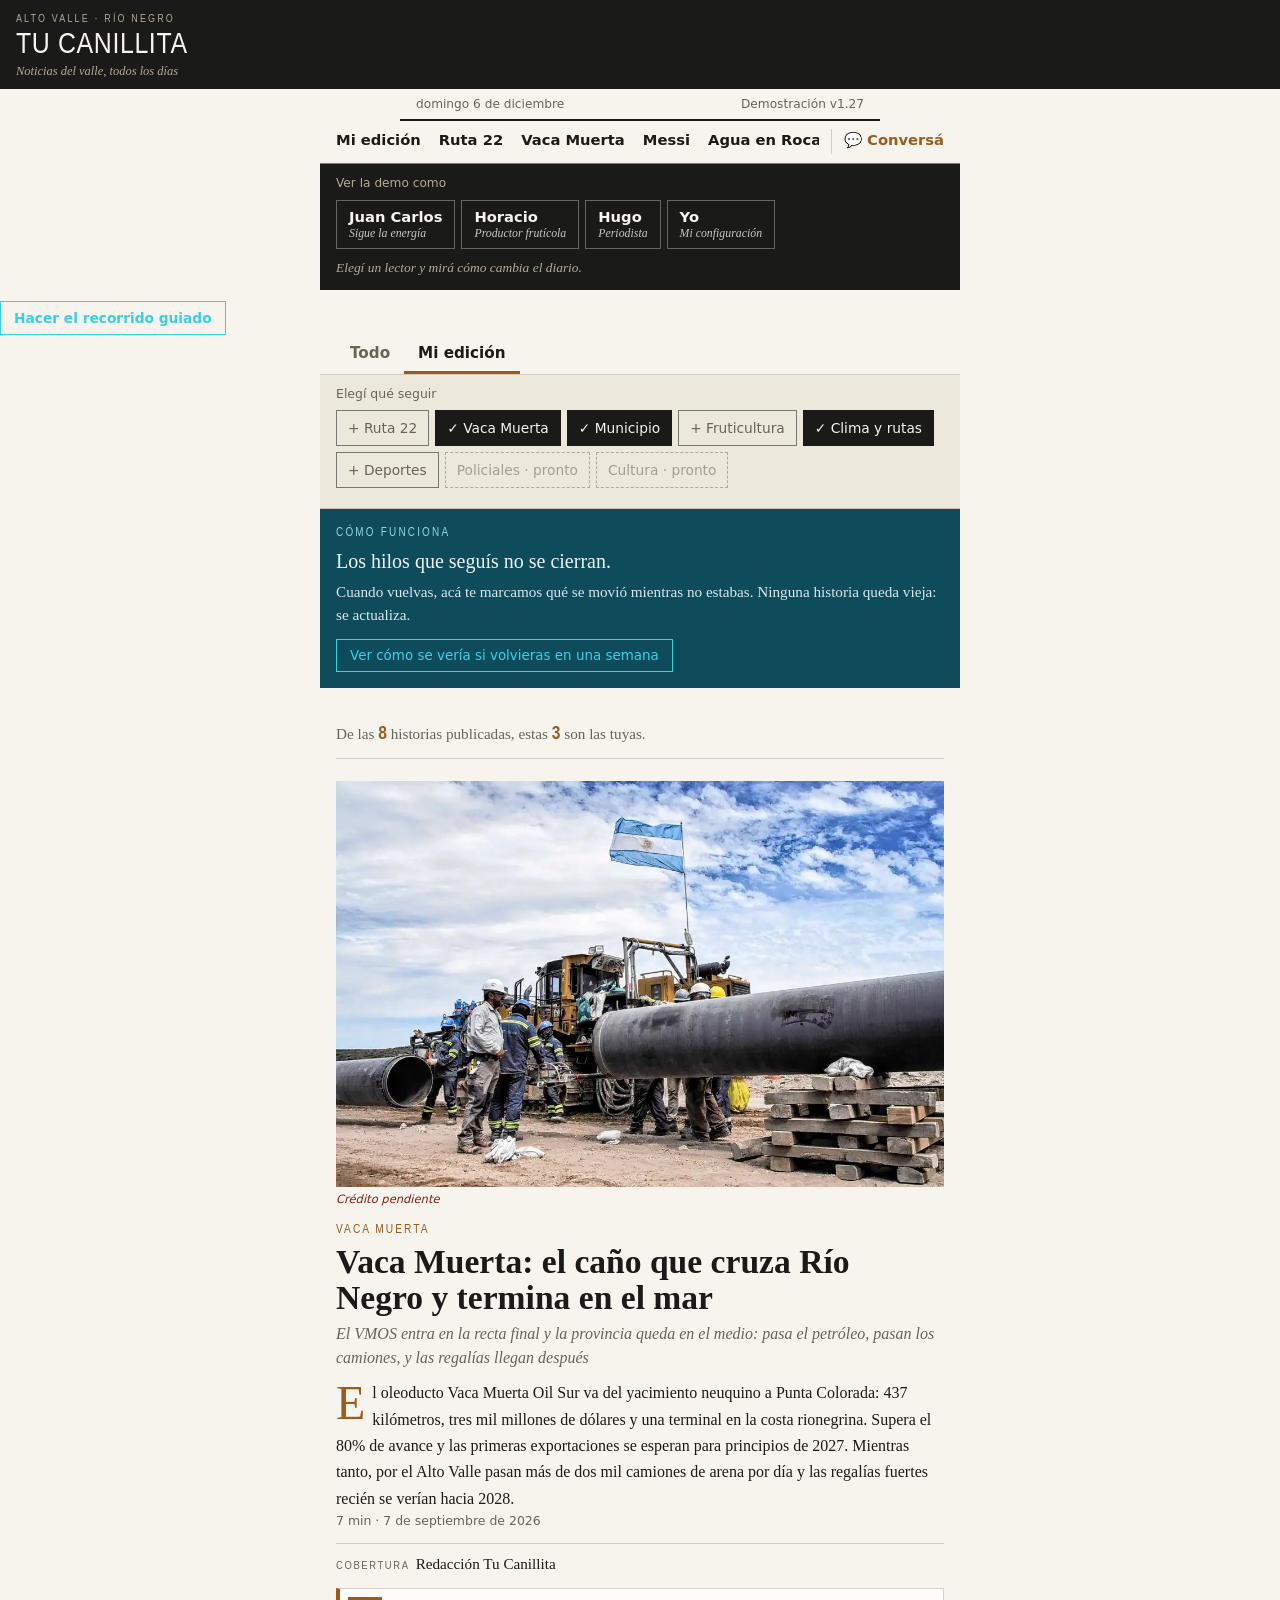
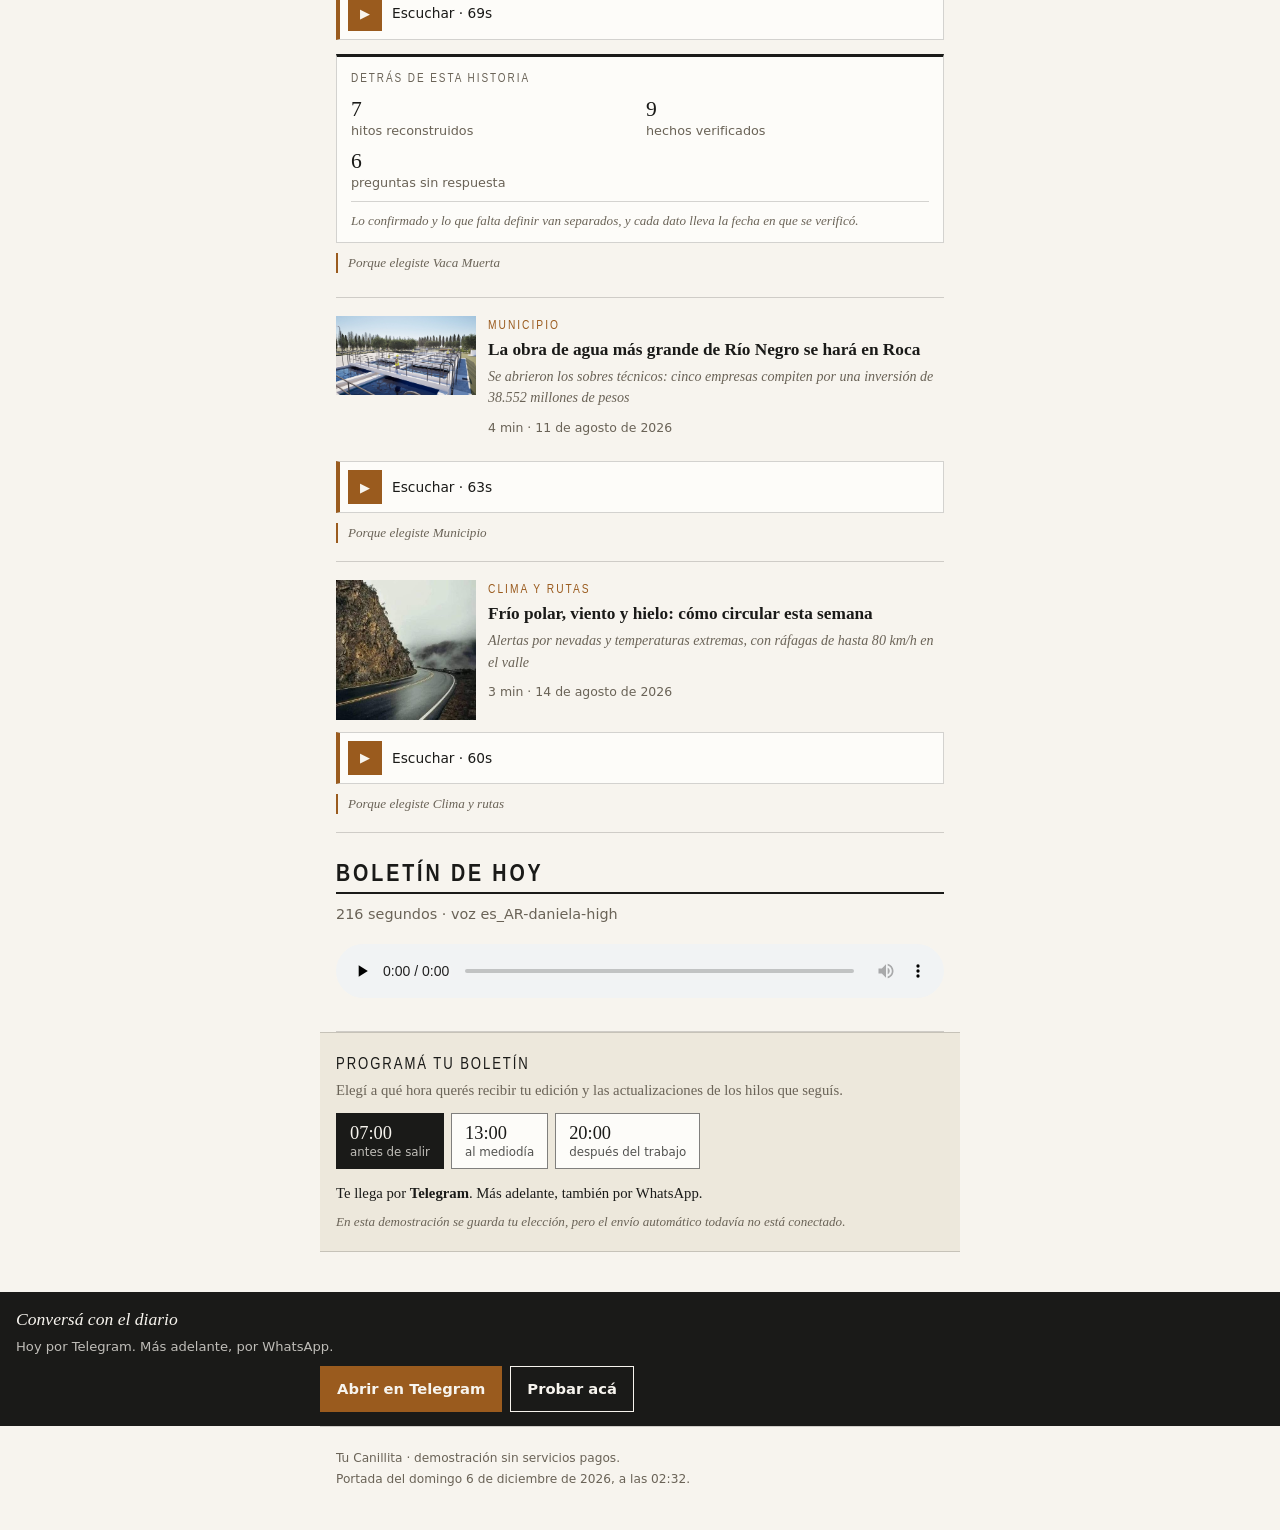
==== commit 313f7a67: "v1.26" ====
--- a/index.html
+++ b/index.html
@@ -25,9 +25,6 @@
   <nav class="secciones" id="secciones" aria-label="Secciones"></nav>
 
   <div id="personas"></div>
-
-  <!-- El esquema del ecosistema. Solo aparece en la Edición Grupo. -->
-  <div id="embudo"></div>
 
   <!-- Dos vistas del mismo diario: todo lo publicado, o solo lo que elegiste -->
   <div class="vistas" role="group" aria-label="Vista de la portada">
--- a/css/pages.css
+++ b/css/pages.css
@@ -1786,124 +1786,87 @@
 .origen--varias { flex-direction: column; gap: 3px; }
 .origen__lista { display: flex; flex-wrap: wrap; align-items: baseline; }
 
-/* ------------------------------------------ una historia, varios formatos */
-
-.grupo-formatos {
-  margin: 14px 0 0;
-  padding: 13px 15px;
-  background: var(--marca-papel);
-  border-left: 4px solid var(--marca);
-}
-
-.grupo-formatos__rot {
-  margin: 0 0 9px;
-  font-family: var(--condensada);
+
+/* Quién pone la voz. Va debajo de cada reproductor, no en un bloque aparte */
+.voz-aviso {
+  margin: 5px 0 0;
+  font-family: var(--display);
+  font-style: italic;
   font-size: .78rem;
-  letter-spacing: .16em;
-  text-transform: uppercase;
+  line-height: 1.4;
+  color: var(--tinta-suave);
+}
+
+.escuchar { margin: 12px 0 4px; }
+.escuchar .clip { margin: 0; }
+.tramo .escuchar { margin: 10px 0 0; }
+
+/* =============================== acentos propios de la Edición Grupo === */
+
+/* Filete de marca al tope de la página: la firma del ecosistema */
+:root[data-tema="grupo"] body::before {
+  content: "";
+  display: block;
+  height: 4px;
+  background: var(--marca);
+}
+
+:root[data-tema="grupo"] .masthead {
+  border-bottom: 1px solid rgba(224, 31, 40, .35);
+}
+
+/* Las marcas, con más presencia pero sin volverse navegación */
+:root[data-tema="grupo"] .masthead__marcas {
+  font-size: .78rem;
+  font-weight: 600;
+  color: var(--papel);
+}
+
+:root[data-tema="grupo"] #edicion-label {
   color: var(--marca);
-}
-
-.grupo-formatos__lista { list-style: none; display: grid; gap: 8px; }
-
-.pieza-grupo { display: flex; align-items: flex-start; gap: 9px; }
-.pieza-grupo__icono { font-size: 1rem; line-height: 1.2; }
-.pieza-grupo__texto { display: flex; flex-direction: column; }
-
-.pieza-grupo__que {
-  font-family: var(--interfaz);
-  font-size: .92rem;
   font-weight: 600;
 }
 
-.pieza-grupo__marca {
-  font-family: var(--display);
-  font-size: .84rem;
-  color: var(--tinta-suave);
-}
-
-/* Lo que todavía no está enlazado se ve, pero se ve apagado */
-.pieza-grupo--pendiente { opacity: .6; }
-
-.grupo-formatos__nota {
-  margin: 10px 0 0;
-  padding-top: 9px;
-  border-top: 1px solid var(--linea);
-  font-family: var(--display);
-  font-style: italic;
-  font-size: .82rem;
-  line-height: 1.45;
-  color: var(--tinta-suave);
-}
-
-/* ------------------------------------------------------- el ecosistema */
-
-.embudo {
-  max-width: 640px;
-  margin: 0 auto;
-  padding: 16px;
-  background: var(--papel-viejo);
-  border-bottom: 1px solid var(--linea);
-  text-align: center;
-}
-
-.embudo__fila--marcas {
-  display: flex;
-  flex-wrap: wrap;
-  justify-content: center;
-  gap: 6px;
-}
-
-.embudo__marca {
-  padding: 5px 10px;
-  border: 1px solid var(--marca);
-  font-family: var(--interfaz);
-  font-size: .82rem;
-  font-weight: 600;
+/* El filete de la fecha toma el rojo del Grupo */
+:root[data-tema="grupo"] .dateline {
+  border-bottom-color: var(--marca);
+}
+
+/* La caja de credenciales se identifica con el ecosistema */
+:root[data-tema="grupo"] .credenciales {
+  border-top-color: var(--marca);
+}
+
+:root[data-tema="grupo"] .credenciales__rotulo { color: var(--marca); }
+
+/* La barra del canal invita con el rojo del Grupo */
+:root[data-tema="grupo"] .canal .btn--primary,
+:root[data-tema="grupo"] .probar .btn--primary {
+  background: var(--marca);
+  border-color: var(--marca);
+}
+
+/* Los tramos y las historias seguidas usan el azul de Literal */
+:root[data-tema="grupo"] .btn--follow {
+  border-color: var(--senal);
+  color: var(--senal);
+}
+
+:root[data-tema="grupo"] .secciones__accion {
+  color: var(--marca) !important;
+}
+
+:root[data-tema="grupo"] .secciones a:hover {
+  border-bottom-color: var(--marca);
   color: var(--marca);
-  background: var(--burbuja-in);
-}
-
-.embudo__flecha {
-  margin: 7px 0;
-  font-size: 1.1rem;
-  color: var(--tinta-suave);
-}
-
-.embudo__nucleo {
-  display: inline-block;
-  padding: 9px 20px;
-  background: var(--tinta);
-  color: var(--papel);
-  font-family: var(--condensada);
-  font-stretch: 87.5%;
-  font-size: 1.35rem;
-  letter-spacing: .04em;
-  text-transform: uppercase;
-}
-
-.embudo__salida {
-  display: inline-block;
-  padding: 7px 16px;
-  border: 1px solid var(--ocre);
-  color: var(--ocre);
-  font-family: var(--interfaz);
-  font-size: .92rem;
-  font-weight: 600;
-  background: var(--burbuja-in);
-}
-
-.embudo__pie {
-  margin: 12px 0 0;
-  font-family: var(--display);
-  font-style: italic;
-  font-size: .92rem;
-  line-height: 1.45;
-  color: var(--tinta-suave);
-}
-
-/* En pantalla ancha el esquema se lee en una línea */
-@media (min-width: 720px) {
-  .embudo__fila--marcas { gap: 8px; }
-  .embudo__flecha { margin: 9px 0; }
-}
+}
+
+:root[data-tema="grupo"] .vista.is-activa {
+  border-bottom-color: var(--marca);
+}
+
+/* El aviso de voz, en la Edición Grupo, se apoya en el rojo */
+:root[data-tema="grupo"] .voz-aviso {
+  padding-left: 9px;
+  border-left: 2px solid var(--marca);
+}
